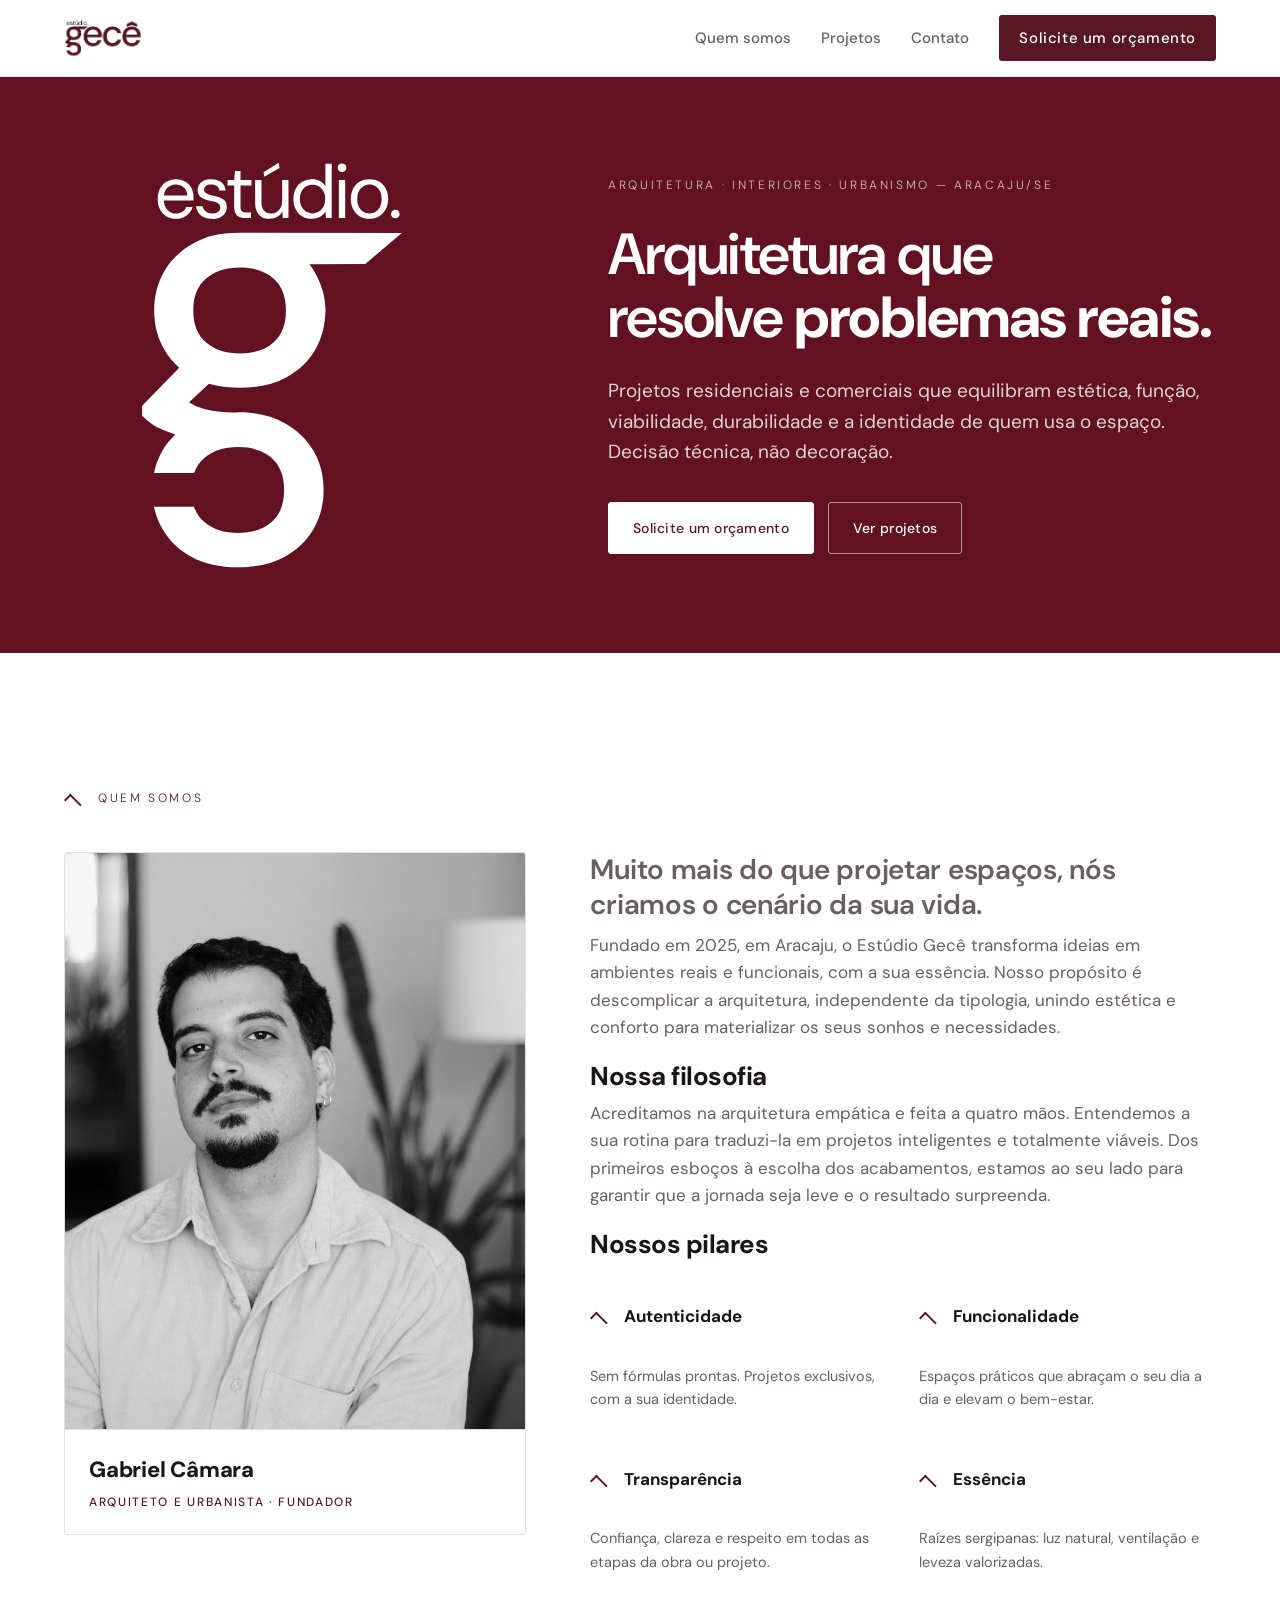
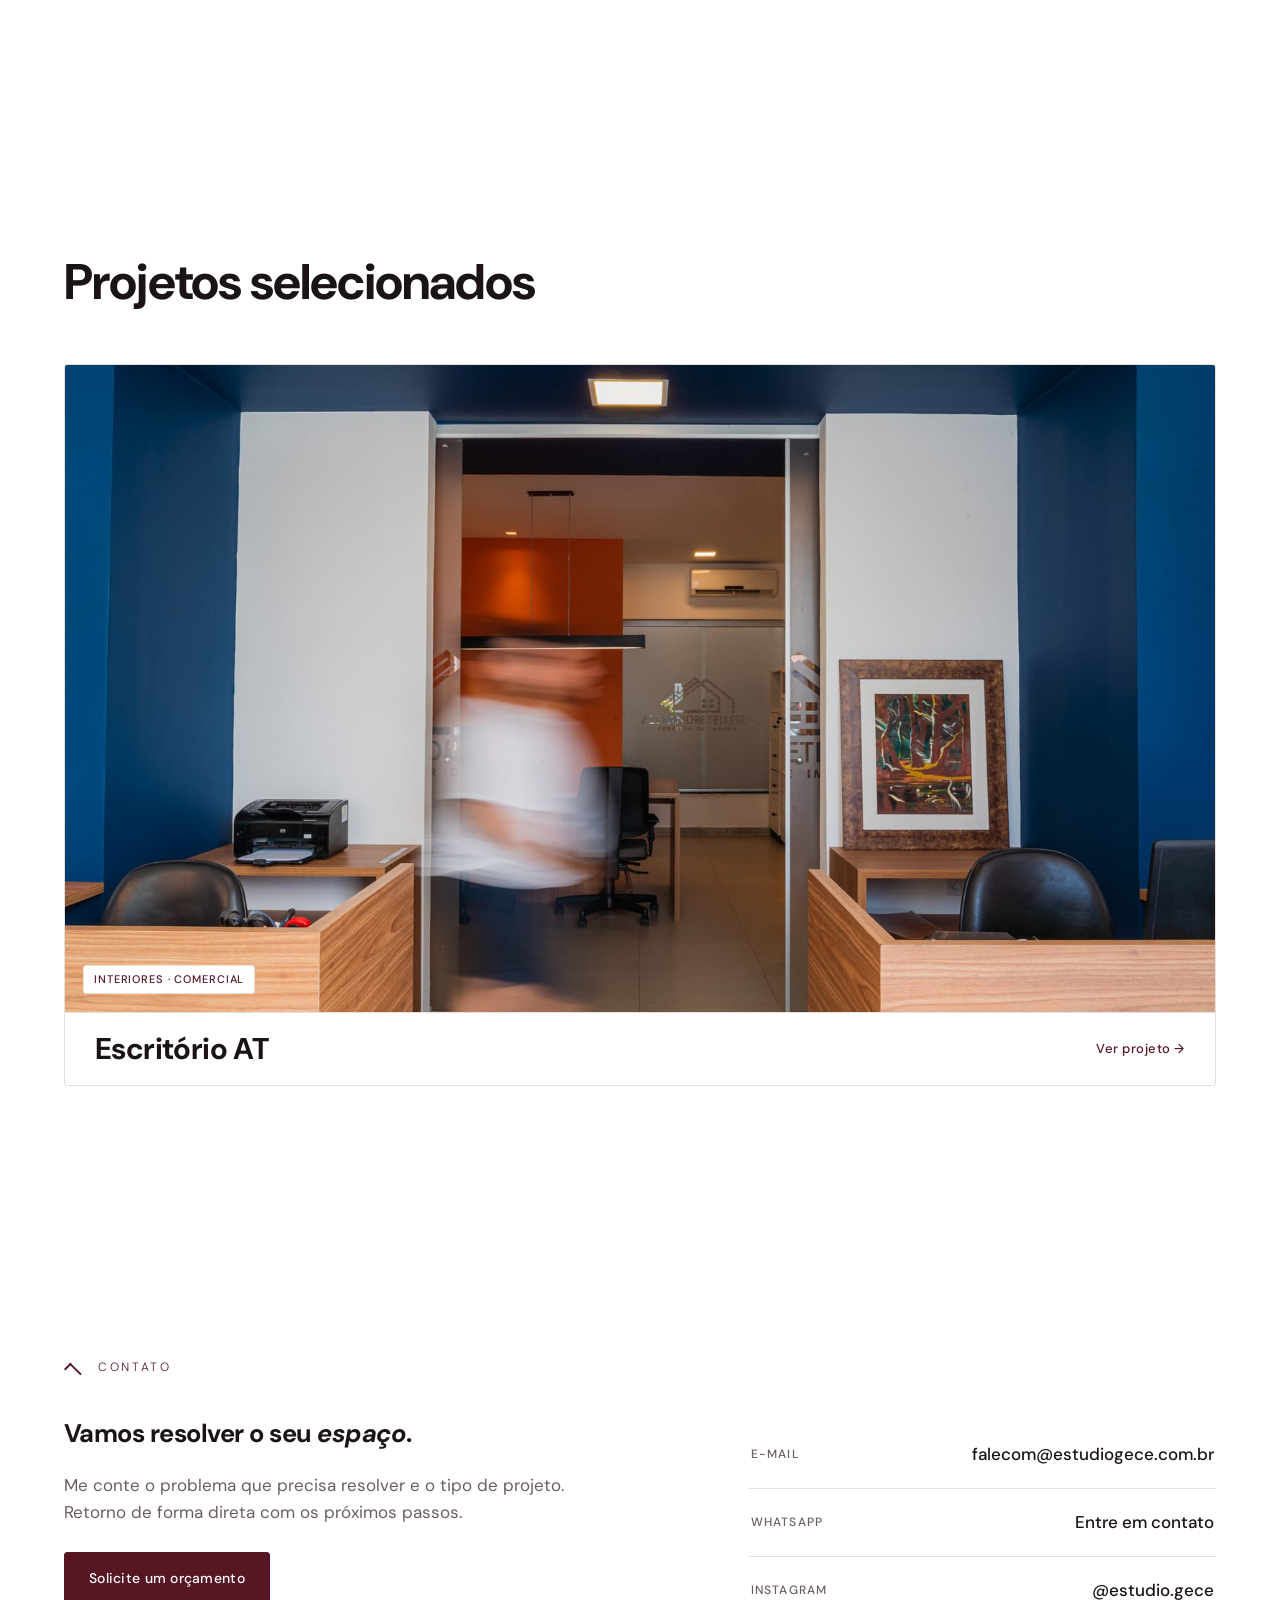
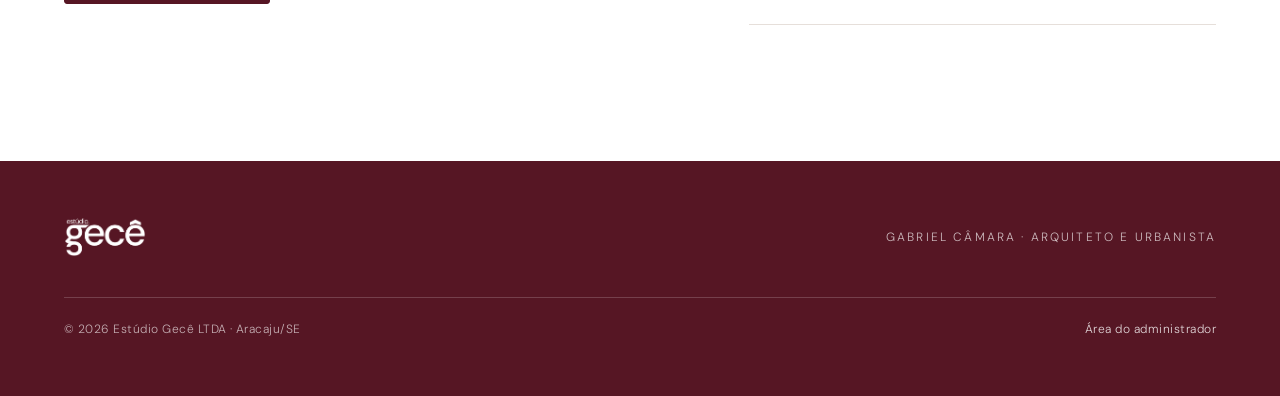
==== index.html @ 32607612 "feat: projetos em bloco por projeto e capa correta (RQF-19) - Seção Projetos agora usa um bloco gran" ====
<!doctype html>
<html lang="pt-BR">
<head>
  <meta charset="utf-8" />
  <meta name="viewport" content="width=device-width, initial-scale=1" />
  <title>Estúdio Gecê — Arquitetura, interiores e urbanismo · Aracaju/SE</title>
  <meta name="description" content="Estúdio Gecê: arquitetura que resolve problemas reais. Projetos residenciais, comerciais, de interiores e intervenções urbanas em Aracaju e região, por Gabriel Câmara." />

  <meta property="og:title" content="Estúdio Gecê — Arquitetura e urbanismo" />
  <meta property="og:description" content="Arquitetura que equilibra estética, função, viabilidade e identidade." />
  <meta property="og:type" content="website" />
  <meta property="og:locale" content="pt_BR" />
  <meta property="og:image" content="/assets/img/marca-split.png" />

  <link rel="icon" type="image/svg+xml" href="/assets/img/selo-fullcolor.svg" />
  <link rel="icon" type="image/svg+xml" href="/assets/img/selo-fullcolor.svg" media="(prefers-color-scheme: light)" />
  <link rel="icon" type="image/svg+xml" href="/assets/img/selo-branca.svg" media="(prefers-color-scheme: dark)" />
  <link rel="apple-touch-icon" href="/assets/img/selo-fullcolor.svg" />
  <link rel="preconnect" href="https://fonts.googleapis.com" />
  <link rel="preconnect" href="https://fonts.gstatic.com" crossorigin />
  <link href="https://fonts.googleapis.com/css2?family=DM+Sans:wght@400;500;600;700;800&display=swap" rel="stylesheet" />

  <link rel="stylesheet" href="/assets/css/styles.css" />
  <script>document.documentElement.classList.add('js');</script>
</head>
<body>

  <!-- HEADER -->
  <header class="site-header">
    <div class="wrap site-header__inner">
      <a class="brand-logo" href="/" aria-label="Estúdio Gecê — início">
        <img src="/assets/img/logo-gece-transp.png" alt="Estúdio Gecê" />
      </a>

      <button class="nav-toggle" aria-label="Abrir menu" aria-expanded="false">
        <span></span><span></span><span></span>
      </button>

      <nav class="nav" aria-label="Principal">
        <a href="#estudio">Quem somos</a>
        <a href="#projetos">Projetos</a>
        <a href="#contato">Contato</a>
        <a class="nav__cta" href="/orcamento/">Solicite um orçamento</a>
      </nav>
    </div>
  </header>

  <main>

    <!-- HERO -->
    <section class="hero">
      <div class="hero__grid">
        <div class="hero__media" role="img" aria-label="Grafismo da marca Estúdio Gecê"></div>
        <div class="hero__text">
          <p class="eyebrow">Arquitetura · Interiores · Urbanismo — Aracaju/SE</p>
          <h1 class="hero__title">Arquitetura que<br>resolve <em>problemas reais.</em></h1>
          <p class="hero__lede">
            Projetos residenciais e comerciais que equilibram estética, função,
            viabilidade, durabilidade e a identidade de quem usa o espaço.
            Decisão técnica, não decoração.
          </p>
          <div class="hero__actions">
            <a class="btn btn--solid" href="/orcamento/">Solicite um orçamento</a>
            <a class="btn btn--ghost" href="#projetos">Ver projetos</a>
          </div>
        </div>
      </div>
    </section>

    <!-- QUEM SOMOS -->
    <section id="estudio" class="block">
      <div class="wrap">
        <div class="manifesto__head reveal">
          <span class="gable" aria-hidden="true"></span>
          <p class="eyebrow">Quem somos</p>
        </div>

        <div class="about__grid">
          <figure class="founder reveal" style="margin:0">
            <img class="founder__photo" src="/assets/img/gabriel.jpg" alt="Gabriel Câmara, fundador do Estúdio Gecê" />
            <figcaption class="founder__id">
              <div class="founder__name">Gabriel Câmara</div>
              <div class="founder__role">Arquiteto e Urbanista · Fundador</div>
            </figcaption>
          </figure>

          <div class="about__text reveal">
            <p class="about__lead">Muito mais do que projetar espaços, nós criamos o cenário da sua vida.</p>
            <p>
              Fundado em 2025, em Aracaju, o Estúdio Gecê transforma ideias em ambientes
              reais e funcionais, com a sua essência. Nosso propósito é descomplicar a
              arquitetura, independente da tipologia, unindo estética e conforto para
              materializar os seus sonhos e necessidades.
            </p>

            <h3>Nossa filosofia</h3>
            <p>
              Acreditamos na arquitetura empática e feita a quatro mãos. Entendemos a sua
              rotina para traduzi-la em projetos inteligentes e totalmente viáveis. Dos
              primeiros esboços à escolha dos acabamentos, estamos ao seu lado para garantir
              que a jornada seja leve e o resultado surpreenda.
            </p>

            <h3>Nossos pilares</h3>
            <div class="pillars">
              <div class="pillar">
                <div class="pillar__top"><span class="gable" aria-hidden="true"></span><h4>Autenticidade</h4></div>
                <p>Sem fórmulas prontas. Projetos exclusivos, com a sua identidade.</p>
              </div>
              <div class="pillar">
                <div class="pillar__top"><span class="gable" aria-hidden="true"></span><h4>Funcionalidade</h4></div>
                <p>Espaços práticos que abraçam o seu dia a dia e elevam o bem-estar.</p>
              </div>
              <div class="pillar">
                <div class="pillar__top"><span class="gable" aria-hidden="true"></span><h4>Transparência</h4></div>
                <p>Confiança, clareza e respeito em todas as etapas da obra ou projeto.</p>
              </div>
              <div class="pillar">
                <div class="pillar__top"><span class="gable" aria-hidden="true"></span><h4>Essência</h4></div>
                <p>Raízes sergipanas: luz natural, ventilação e leveza valorizadas.</p>
              </div>
            </div>
          </div>
        </div>
      </div>
    </section>

    <!-- PROJETOS -->
    <section id="projetos" class="block">
      <div class="wrap">
        <div class="projects__head reveal">
          <h2>Projetos selecionados</h2>
        </div>

        <!-- Um bloco por projeto. Para adicionar: duplique .project-item,
             troque a imagem, a tag, o título e o href da página do projeto. -->
        <div class="projects-list reveal">
          <a class="project-item" href="/projetos/escritorio-at/">
            <div class="project-item__media">
              <img src="/assets/img/projetos/escritorio-at/at-19.jpg" alt="Escritório AT — interior comercial de um corretor de imóveis pelo Estúdio Gecê" loading="lazy" />
              <span class="card__tag">Interiores · Comercial</span>
            </div>
            <div class="project-item__label">
              <h3>Escritório AT</h3>
              <span class="project-item__go">Ver projeto →</span>
            </div>
          </a>
        </div>
      </div>
    </section>

    <!-- CONTATO -->
    <section id="contato" class="block">
      <div class="wrap">
        <div class="manifesto__head reveal">
          <span class="gable" aria-hidden="true"></span>
          <p class="eyebrow">Contato</p>
        </div>

        <div class="contact__grid">
          <div class="reveal">
            <h2>Vamos resolver o seu <em>espaço</em>.</h2>
            <p class="contact__lede">
              Me conte o problema que precisa resolver e o tipo de projeto.
              Retorno de forma direta com os próximos passos.
            </p>
            <p style="margin-top:26px"><a class="btn btn--solid" href="/orcamento/">Solicite um orçamento</a></p>
          </div>

          <!-- EDITAR: troque pelos contatos reais -->
          <ul class="contact__list reveal">
            <li><a href="mailto:falecom@estudiogece.com.br"><span class="label">E-mail</span><span class="value">falecom@estudiogece.com.br</span></a></li>
            <li><a href="https://wa.me/5579991021377" target="_blank" rel="noopener"><span class="label">WhatsApp</span><span class="value">Entre em contato</span></a></li>
            <li><a href="https://instagram.com/estudio.gece" target="_blank" rel="noopener"><span class="label">Instagram</span><span class="value">@estudio.gece</span></a></li>
          </ul>
        </div>
      </div>
    </section>

  </main>

  <!-- FOOTER -->
  <footer class="site-footer">
    <div class="wrap">
      <div class="site-footer__top">
        <a class="site-footer__logo" href="/" aria-label="Estúdio Gecê">
          <img src="/assets/img/logo-gece-branco.png" alt="Estúdio Gecê" />
        </a>
        <span class="site-footer__tag">Gabriel Câmara · Arquiteto e Urbanista</span>
      </div>
      <div class="site-footer__legal">
        <span>© <span data-year>2026</span> Estúdio Gecê LTDA · Aracaju/SE</span>
        <a href="/admin/">Área do administrador</a>
      </div>
    </div>
  </footer>

  <script src="/assets/js/main.js"></script>
</body>
</html>
---- assets/css/styles.css ----
/* ==========================================================================
   ESTÚDIO GECÊ — Design system v2
   Identidade real: bordô + branco · DM Sans + Montserrat
   ========================================================================== */

:root {
  /* Paleta da marca */
  --bordo:       #561624;  /* bordô da marca (logo/identidade) */
  --bordo-deep:  #3E0F19;  /* bordô escuro p/ profundidade */
  --bordo-bright:#61101F;  /* tom do grafismo "g" */
  --white:       #FFFFFF;
  --paper:       #F6F3EF;  /* off-white quente p/ seções alternadas */
  --ink:         #1B1416;  /* quase preto, levemente quente */
  --ink-soft:    #6A5E61;  /* texto secundário */
  --line:        #E6DFDA;  /* fios hairline */
  --line-bordo:  rgba(86,22,36,.16);

  /* Tipografia da marca */
  --font-display: "DM Sans", system-ui, sans-serif;
  --font-body:    "DM Sans", system-ui, sans-serif;
  --font-label:   "DM Sans", system-ui, sans-serif;

  /* Métrica */
  --maxw: 1280px;
  --gutter: clamp(20px, 5vw, 64px);
  --radius: 3px;
}

* { box-sizing: border-box; }
html { scroll-behavior: smooth; }
@media (prefers-reduced-motion: reduce) { html { scroll-behavior: auto; } }

body {
  margin: 0;
  overflow-x: hidden;
  background: var(--white);
  color: var(--ink);
  font-family: var(--font-body);
  font-size: 17px;
  line-height: 1.6;
  -webkit-font-smoothing: antialiased;
  text-rendering: optimizeLegibility;
}
img { max-width: 100%; display: block; }
a { color: inherit; }
::selection { background: var(--bordo); color: var(--white); }

a:focus-visible, button:focus-visible {
  outline: 2px solid var(--bordo);
  outline-offset: 3px;
}

/* Layout */
.wrap { width: 100%; max-width: var(--maxw); margin-inline: auto; padding-inline: var(--gutter); }
.block { padding-block: clamp(72px, 11vw, 136px); }

/* Tipografia base */
.eyebrow {
  font-family: var(--font-label);
  font-weight: 300;
  font-size: 12px;
  letter-spacing: 0.22em;
  text-transform: uppercase;
  color: var(--bordo);
  margin: 0;
}
h1, h2, h3 {
  font-family: var(--font-display);
  font-weight: 700;
  line-height: 1.05;
  letter-spacing: -0.02em;
  margin: 0;
}
p { margin: 0; }

/* Marcador "telhado" (circunflexo do ê) — assinatura arquitetônica */
.gable {
  display: inline-block;
  width: 16px; height: 9px;
  border: 2px solid var(--bordo);
  border-bottom: 0; border-right: 0;
  transform: rotate(45deg);
  transform-origin: bottom left;
  margin-right: 18px;
  position: relative; top: -3px;
}

/* Header */
.site-header {
  position: sticky; top: 0; z-index: 50;
  background: color-mix(in srgb, var(--white) 90%, transparent);
  backdrop-filter: saturate(140%) blur(8px);
  border-bottom: 1px solid var(--line);
}
.site-header__inner { display: flex; align-items: center; justify-content: space-between; height: 76px; }
.brand-logo { display: inline-flex; align-items: center; }
.brand-logo img { height: 38px; width: auto; }
.nav { display: flex; align-items: center; gap: 30px; }
.nav a { text-decoration: none; font-size: 15px; font-weight: 500; color: var(--ink-soft); transition: color .18s ease; }
.nav a:hover { color: var(--bordo); }
.nav__cta {
  font-family: var(--font-label);
  font-weight: 500;
  font-size: 13px; letter-spacing: 0.04em;
  background: var(--bordo); color: var(--white) !important;
  padding: 11px 20px; border-radius: var(--radius);
  transition: background .18s ease;
}
.nav__cta:hover { background: var(--bordo-deep); }
.nav-toggle { display: none; }

/* Hero — composição split da marca */
.hero { background: #611120; color: #fff; overflow: hidden; }
.hero__grid {
  display: grid;
  grid-template-columns: 0.85fr 1.15fr;
  min-height: clamp(440px, 64vh, 620px);
}
.hero__text {
  padding: clamp(48px, 7vw, 96px) max(var(--gutter), calc((100vw - var(--maxw))/2 + var(--gutter))) clamp(48px, 7vw, 96px) var(--gutter);
  display: flex; flex-direction: column; justify-content: center; gap: 28px;
}
.hero__title {
  font-size: clamp(34px, 4.6vw, 58px);
  font-weight: 600;
  line-height: 1.08;
  max-width: 24ch;
  color: #fff;
}
.hero__title em { font-style: normal; color: #fff; font-weight: 800; }
.hero__lede { max-width: 46ch; font-size: clamp(16px, 1.5vw, 19px); color: rgba(255,255,255,0.82); }
.hero .eyebrow { color: rgba(255,255,255,0.72); }
.hero__actions { display: flex; flex-wrap: wrap; gap: 14px; margin-top: 6px; }
.hero .btn { border-color: #fff; }
.hero .btn--solid { background: #fff; color: var(--bordo); }
.hero .btn--solid:hover { background: rgba(255,255,255,0.88); border-color: rgba(255,255,255,0.88); }
.hero .btn--ghost { background: transparent; color: #fff; border-color: rgba(255,255,255,0.55); }
.hero .btn--ghost:hover { background: #fff; color: var(--bordo); border-color: #fff; }
.hero__media {
  background: url("/assets/img/reduzida-branca.svg") center / contain no-repeat;
  padding: clamp(24px, 4vw, 60px);
}

/* Botões */
.btn {
  display: inline-flex; align-items: center; gap: 9px;
  font-family: var(--font-label); font-weight: 500;
  font-size: 14px; letter-spacing: 0.02em; text-decoration: none;
  padding: 14px 24px; border-radius: var(--radius);
  border: 1.5px solid var(--bordo);
  transition: transform .15s ease, background .18s ease, color .18s ease;
}
.btn:hover { transform: translateY(-1px); }
.btn--solid { background: var(--bordo); color: var(--white); }
.btn--solid:hover { background: var(--bordo-deep); border-color: var(--bordo-deep); }
.btn--ghost { background: transparent; color: var(--bordo); }
.btn--ghost:hover { background: var(--bordo); color: var(--white); }

/* Manifesto */
.manifesto__head { display: flex; align-items: center; }
.manifesto__grid {
  display: grid; grid-template-columns: 1fr 1.35fr;
  gap: clamp(28px, 6vw, 84px); margin-top: 44px;
}
.manifesto__statement {
  font-family: var(--font-display); font-weight: 600;
  font-size: clamp(24px, 3.4vw, 42px); line-height: 1.18; letter-spacing: -0.015em;
}
.manifesto__statement b { color: var(--bordo); font-weight: 600; }
.manifesto__body p + p { margin-top: 18px; color: var(--ink-soft); }

/* Serviços */
.services { background: var(--paper); border-top: 1px solid var(--line); border-bottom: 1px solid var(--line); }
.services__head { display: flex; justify-content: space-between; align-items: flex-end; flex-wrap: wrap; gap: 16px; }
.services__head h2 { font-size: clamp(28px, 4vw, 50px); }
.services__list {
  margin-top: 48px; display: grid; grid-template-columns: repeat(2, 1fr);
  gap: 1px; background: var(--line); border: 1px solid var(--line); border-radius: var(--radius); overflow: hidden;
}
.service { background: var(--paper); padding: clamp(26px, 3vw, 40px); display: flex; flex-direction: column; gap: 12px; transition: background .18s ease; }
.service:hover { background: var(--white); }
.service__num { font-family: var(--font-label); font-weight: 500; font-size: 12px; letter-spacing: 0.1em; color: var(--bordo); }
.service h3 { font-size: 22px; }
.service p { color: var(--ink-soft); font-size: 15.5px; }
.service ul { margin: 4px 0 0; padding-left: 18px; color: var(--ink-soft); font-size: 14.5px; }
.service li { margin-bottom: 3px; }

/* Projetos */
.projects__head { display: flex; justify-content: space-between; align-items: flex-end; flex-wrap: wrap; gap: 16px; }
.projects__head h2 { font-size: clamp(28px, 4vw, 50px); }
.grid { margin-top: 48px; display: grid; grid-template-columns: repeat(3, 1fr); gap: clamp(16px, 2vw, 28px); }
.card {
  display: block; text-decoration: none; color: inherit;
  border: 1px solid var(--line); border-radius: var(--radius); overflow: hidden;
  background: var(--white); transition: transform .18s ease, box-shadow .18s ease;
}
.card:hover { transform: translateY(-3px); box-shadow: 0 16px 34px -20px rgba(86,22,36,.45); }
.card__media {
  aspect-ratio: 4 / 5; position: relative;
  background:
    repeating-linear-gradient(45deg, transparent 0 13px, var(--line-bordo) 13px 14px),
    var(--paper);
  display: flex; align-items: flex-end; padding: 16px;
}
.card__media img { position: absolute; inset: 0; width: 100%; height: 100%; object-fit: cover; }
.card__tag {
  position: relative; z-index: 1;
  font-family: var(--font-label); font-weight: 500;
  font-size: 11px; letter-spacing: 0.08em; text-transform: uppercase;
  color: var(--bordo); background: var(--white); padding: 5px 10px;
  border-radius: var(--radius); border: 1px solid var(--line);
}
.card__body { padding: 18px 18px 22px; border-top: 1px solid var(--line); }
.card__body h3 { font-size: 19px; }
.card__body p { color: var(--ink-soft); font-size: 14px; margin-top: 6px; }

/* Projetos — um bloco por projeto (destaque) */
.projects-list { margin-top: clamp(40px, 5vw, 56px); display: grid; gap: clamp(20px, 3vw, 36px); }
.project-item { display: block; text-decoration: none; color: inherit; border: 1px solid var(--line); border-radius: var(--radius); overflow: hidden; background: var(--white); transition: transform .18s ease, box-shadow .18s ease; }
.project-item:hover { transform: translateY(-3px); box-shadow: 0 20px 40px -24px rgba(86,22,36,.45); }
.project-item__media { position: relative; aspect-ratio: 16 / 9; }
.project-item__media img { position: absolute; inset: 0; width: 100%; height: 100%; object-fit: cover; }
.project-item__media .card__tag { position: absolute; left: 18px; bottom: 18px; }
.project-item__label { display: flex; align-items: center; justify-content: space-between; gap: 16px; padding: 20px clamp(20px, 3vw, 30px); border-top: 1px solid var(--line); }
.project-item__label h3 { font-size: clamp(20px, 2.6vw, 30px); }
.project-item__go { font-family: var(--font-label); font-weight: 500; font-size: 13px; letter-spacing: 0.04em; color: var(--bordo); white-space: nowrap; }

/* Processo (etapas reais) */
.process { background: var(--paper); border-top: 1px solid var(--line); border-bottom: 1px solid var(--line); }
.process h2 { font-size: clamp(28px, 4vw, 50px); }
.steps { margin-top: 48px; display: grid; grid-template-columns: repeat(3, 1fr); gap: clamp(20px, 3vw, 44px); }
.step__num { font-family: var(--font-label); font-weight: 600; font-size: 13px; letter-spacing: 0.06em; color: var(--bordo); padding-bottom: 12px; border-bottom: 2px solid var(--bordo); margin-bottom: 16px; }
.step h3 { font-size: 20px; }
.step p { color: var(--ink-soft); font-size: 14.5px; margin-top: 8px; }

/* Contato */
.contact__grid { display: grid; grid-template-columns: 1.3fr 1fr; gap: clamp(28px, 6vw, 84px); margin-top: 44px; align-items: start; }
.contact h2 { font-size: clamp(30px, 5vw, 62px); max-width: 12ch; }
.contact h2 em { font-style: normal; color: var(--bordo); }
.contact__lede { margin-top: 24px; color: var(--ink-soft); max-width: 42ch; }
.contact__list { list-style: none; padding: 0; margin: 0; }
.contact__list li { border-bottom: 1px solid var(--line); }
.contact__list a { display: flex; justify-content: space-between; align-items: center; gap: 16px; text-decoration: none; padding: 20px 2px; transition: padding-left .18s ease, color .18s ease; }
.contact__list a:hover { padding-left: 10px; color: var(--bordo); }
.contact__list .label { font-family: var(--font-label); font-weight: 500; font-size: 12px; letter-spacing: 0.1em; text-transform: uppercase; color: var(--ink-soft); }
.contact__list .value { font-size: 17px; font-weight: 500; }

/* Footer */
.site-footer { background: var(--bordo); color: var(--white); }
.site-footer .wrap { padding-block: 56px; }
.site-footer__top { display: flex; justify-content: space-between; flex-wrap: wrap; gap: 24px; align-items: center; }
.site-footer__logo img { height: 40px; width: auto; }
.site-footer__tag { font-family: var(--font-label); font-weight: 300; font-size: 12px; letter-spacing: 0.18em; text-transform: uppercase; color: rgba(255,255,255,.7); }
.site-footer__legal {
  margin-top: 40px; padding-top: 22px; border-top: 1px solid rgba(255,255,255,.18);
  display: flex; justify-content: space-between; flex-wrap: wrap; gap: 12px;
  font-family: var(--font-label); font-weight: 300; font-size: 12px; letter-spacing: 0.04em; color: rgba(255,255,255,.65);
}
.site-footer a { color: rgba(255,255,255,.82); text-decoration: none; }
.site-footer a:hover { color: var(--white); }

/* Reveal — só anima quando há JS; sem JS o conteúdo aparece normal */
.js .reveal { opacity: 0; transform: translateY(16px); transition: opacity .6s ease, transform .6s ease; }
.js .reveal.is-in { opacity: 1; transform: none; }
@media (prefers-reduced-motion: reduce) { .js .reveal { opacity: 1; transform: none; transition: none; } }

/* Responsivo */
@media (max-width: 940px) {
  .hero__grid { grid-template-columns: 1fr; }
  .hero__text { padding-inline: var(--gutter); order: -1; }
  .hero__media { min-height: 260px; }
  .manifesto__grid, .contact__grid { grid-template-columns: 1fr; }
  .grid { grid-template-columns: repeat(2, 1fr); }
  .steps { grid-template-columns: 1fr; gap: 28px; }
}
@media (max-width: 680px) {
  body { font-size: 16px; }
  .nav { display: none; }
  .nav.is-open {
    display: flex; position: absolute; top: 76px; left: 0; right: 0;
    flex-direction: column; align-items: stretch; gap: 0;
    background: var(--white); border-bottom: 1px solid var(--line); padding: 8px var(--gutter) 20px;
  }
  .nav.is-open a { padding: 14px 0; border-bottom: 1px solid var(--line); }
  .nav.is-open .nav__cta { margin-top: 12px; text-align: center; }
  .nav-toggle { display: inline-flex; flex-direction: column; gap: 5px; background: none; border: 0; cursor: pointer; padding: 8px; }
  .nav-toggle span { width: 24px; height: 2px; background: var(--bordo); display: block; }
  .services__list { grid-template-columns: 1fr; }
  .grid { grid-template-columns: 1fr; }
}

/* ========== QUEM SOMOS / FUNDADOR ========== */
.about__grid { display: grid; grid-template-columns: 0.85fr 1.15fr; gap: clamp(28px, 5vw, 72px); margin-top: 44px; align-items: start; }
.founder { border: 1px solid var(--line); border-radius: var(--radius); overflow: hidden; background: var(--white); }
.founder__photo { width: 100%; aspect-ratio: 4/5; object-fit: cover; object-position: center 20%; filter: grayscale(100%); display: block; }
.founder__id { padding: 22px 24px; border-top: 1px solid var(--line); }
.founder__name { font-family: var(--font-display); font-weight: 800; font-size: 22px; letter-spacing: -0.01em; }
.founder__role { font-family: var(--font-label); font-weight: 500; font-size: 12px; letter-spacing: 0.14em; text-transform: uppercase; color: var(--bordo); margin-top: 6px; }
.about__text h3 { font-size: clamp(20px, 2.4vw, 26px); margin-bottom: 10px; }
.about__text h3:not(:first-child) { margin-top: 22px; }
.about__lead { font-family: var(--font-display); font-weight: 600; font-size: clamp(20px, 2.6vw, 28px); line-height: 1.25; letter-spacing: -0.01em; margin-bottom: 12px; }
.about__text p { color: var(--ink-soft); margin: 0 0 10px; }
.pillars { margin-top: 22px; display: grid; grid-template-columns: repeat(2, 1fr); gap: 22px 32px; }
.pillar__top { display: flex; align-items: center; margin-bottom: 12px; }
.pillar h4 { font-family: var(--font-display); font-weight: 700; font-size: 17px; }
.pillar p { color: var(--ink-soft); font-size: 14.5px; }

/* ========== PÁGINA DE PROJETO ========== */
.project-hero .eyebrow { color: var(--bordo); }
.project-hero h1 { font-size: clamp(32px, 5.4vw, 62px); font-weight: 800; letter-spacing: -0.02em; margin: 10px 0 0; }
.project-lede { max-width: 60ch; margin-top: 16px; font-size: clamp(16px, 1.6vw, 19px); color: var(--ink-soft); }
.project-cover { margin-top: clamp(28px, 4vw, 48px); border-radius: var(--radius); overflow: hidden; border: 1px solid var(--line); }
.project-cover img { display: block; width: 100%; height: auto; }
.project-body { max-width: 70ch; margin-top: clamp(36px, 5vw, 60px); display: grid; gap: clamp(24px, 3vw, 34px); }
.project-block h2 { font-size: clamp(19px, 2.2vw, 24px); margin-bottom: 8px; }
.project-block .step__num { display: block; font-family: var(--font-label); font-weight: 500; font-size: 12px; letter-spacing: 0.14em; text-transform: uppercase; color: var(--bordo); margin-bottom: 6px; }
.project-block p { color: var(--ink-soft); }
.project-gallery { margin-top: clamp(32px, 5vw, 56px); display: grid; grid-template-columns: repeat(2, 1fr); gap: clamp(10px, 1.4vw, 18px); }
.project-gallery img { display: block; width: 100%; aspect-ratio: 3/2; object-fit: cover; border-radius: var(--radius); border: 1px solid var(--line); }
.project-tech { margin-top: clamp(32px, 5vw, 52px); padding-top: 22px; border-top: 1px solid var(--line); display: flex; flex-wrap: wrap; gap: 8px 32px; font-size: 14px; color: var(--ink-soft); }
.project-tech span b { color: var(--ink); font-weight: 600; }
.project-cta { margin-top: clamp(36px, 5vw, 56px); }

/* ========== FORMULÁRIO DE ORÇAMENTO ========== */
.form-hero { background: var(--paper); border-bottom: 1px solid var(--line); }
.form-hero .wrap { padding-block: clamp(48px, 7vw, 88px); }
.form-hero h1 { font-size: clamp(32px, 5vw, 60px); font-weight: 800; max-width: 16ch; }
.form-hero p { color: var(--ink-soft); max-width: 56ch; margin-top: 20px; font-size: 18px; }
.fbody { max-width: 760px; }
.fsection { padding-block: clamp(32px, 4vw, 48px); border-bottom: 1px solid var(--line); }
.fsection:last-of-type { border-bottom: 0; }
.fsection__num { display: flex; align-items: center; gap: 14px; margin-bottom: 24px; }
.fsection__num span { font-family: var(--font-label); font-weight: 600; font-size: 13px; letter-spacing: 0.06em; color: var(--bordo); }
.fsection h2 { font-size: clamp(22px, 3vw, 30px); }
.field { margin-bottom: 22px; }
.field > label { display: block; font-weight: 600; font-size: 15.5px; margin-bottom: 9px; }
.field .hint { display: block; font-weight: 400; color: var(--ink-soft); font-size: 13.5px; margin-top: 2px; }
.field input[type="text"], .field input[type="email"], .field input[type="tel"], .field input[type="url"], .field textarea {
  width: 100%; font-family: var(--font-body); font-size: 16px; color: var(--ink);
  background: var(--white); border: 1px solid var(--line); border-radius: var(--radius);
  padding: 13px 15px; transition: border-color .15s ease, box-shadow .15s ease;
}
.field textarea { min-height: 110px; resize: vertical; }
.field input:focus, .field textarea:focus { outline: none; border-color: var(--bordo); box-shadow: 0 0 0 3px rgba(86,22,36,.12); }
.opts { display: grid; gap: 10px; }
.opts--row { grid-template-columns: repeat(2, 1fr); }
.opt {
  display: flex; align-items: flex-start; gap: 11px; cursor: pointer;
  border: 1px solid var(--line); border-radius: var(--radius); padding: 13px 15px; background: var(--white);
  transition: border-color .15s ease, background .15s ease;
}
.opt:hover { border-color: var(--bordo); }
.opt input { margin-top: 3px; accent-color: var(--bordo); width: 16px; height: 16px; flex-shrink: 0; }
.opt span { font-size: 15px; }
.opt input:checked ~ span { font-weight: 600; }
.fnote { background: var(--paper); border: 1px solid var(--line); border-left: 4px solid var(--bordo); border-radius: var(--radius); padding: 16px 18px; font-size: 14.5px; color: var(--ink-soft); }
.fsubmit { padding-block: clamp(32px, 5vw, 56px); display: flex; flex-direction: column; gap: 16px; align-items: flex-start; }
.fsubmit .btn { font-size: 16px; padding: 16px 30px; }
.required { color: var(--bordo); }
.form-alt { font-size: 14px; color: var(--ink-soft); }
.form-alt a { color: var(--bordo); }
.form-status { font-size: 15px; margin: 0; min-height: 1.2em; }
.form-status.is-loading { color: var(--ink-soft); }
.form-status.is-ok { color: #1b7a3d; font-weight: 600; }
.form-status.is-error { color: #b3261e; font-weight: 600; }
.fsubmit .btn:disabled { opacity: .6; cursor: default; transform: none; }

@media (max-width: 940px) {
  .about__grid { grid-template-columns: 1fr; }
  .founder { max-width: 360px; }
  .pillars { grid-template-columns: repeat(2, 1fr); }
}
@media (max-width: 680px) {
  .pillars { grid-template-columns: 1fr; }
  .opts--row { grid-template-columns: 1fr; }
}
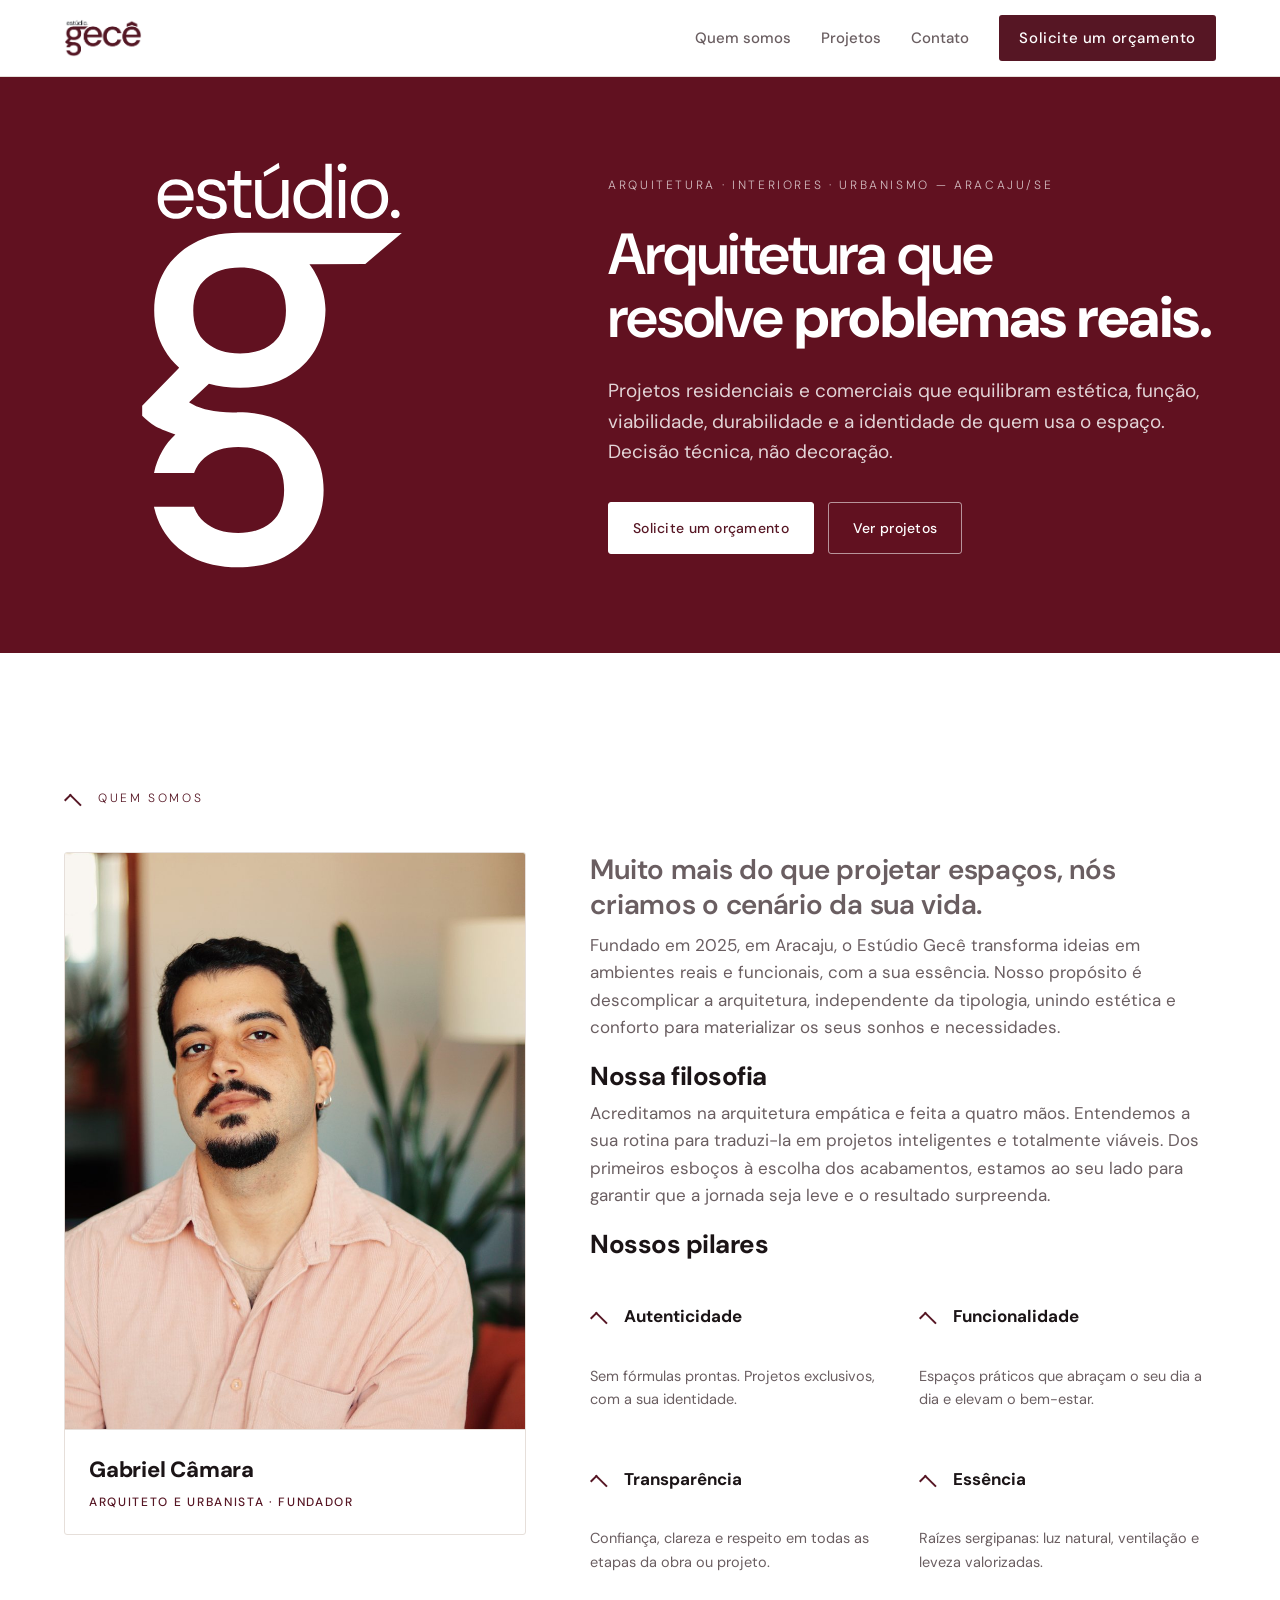
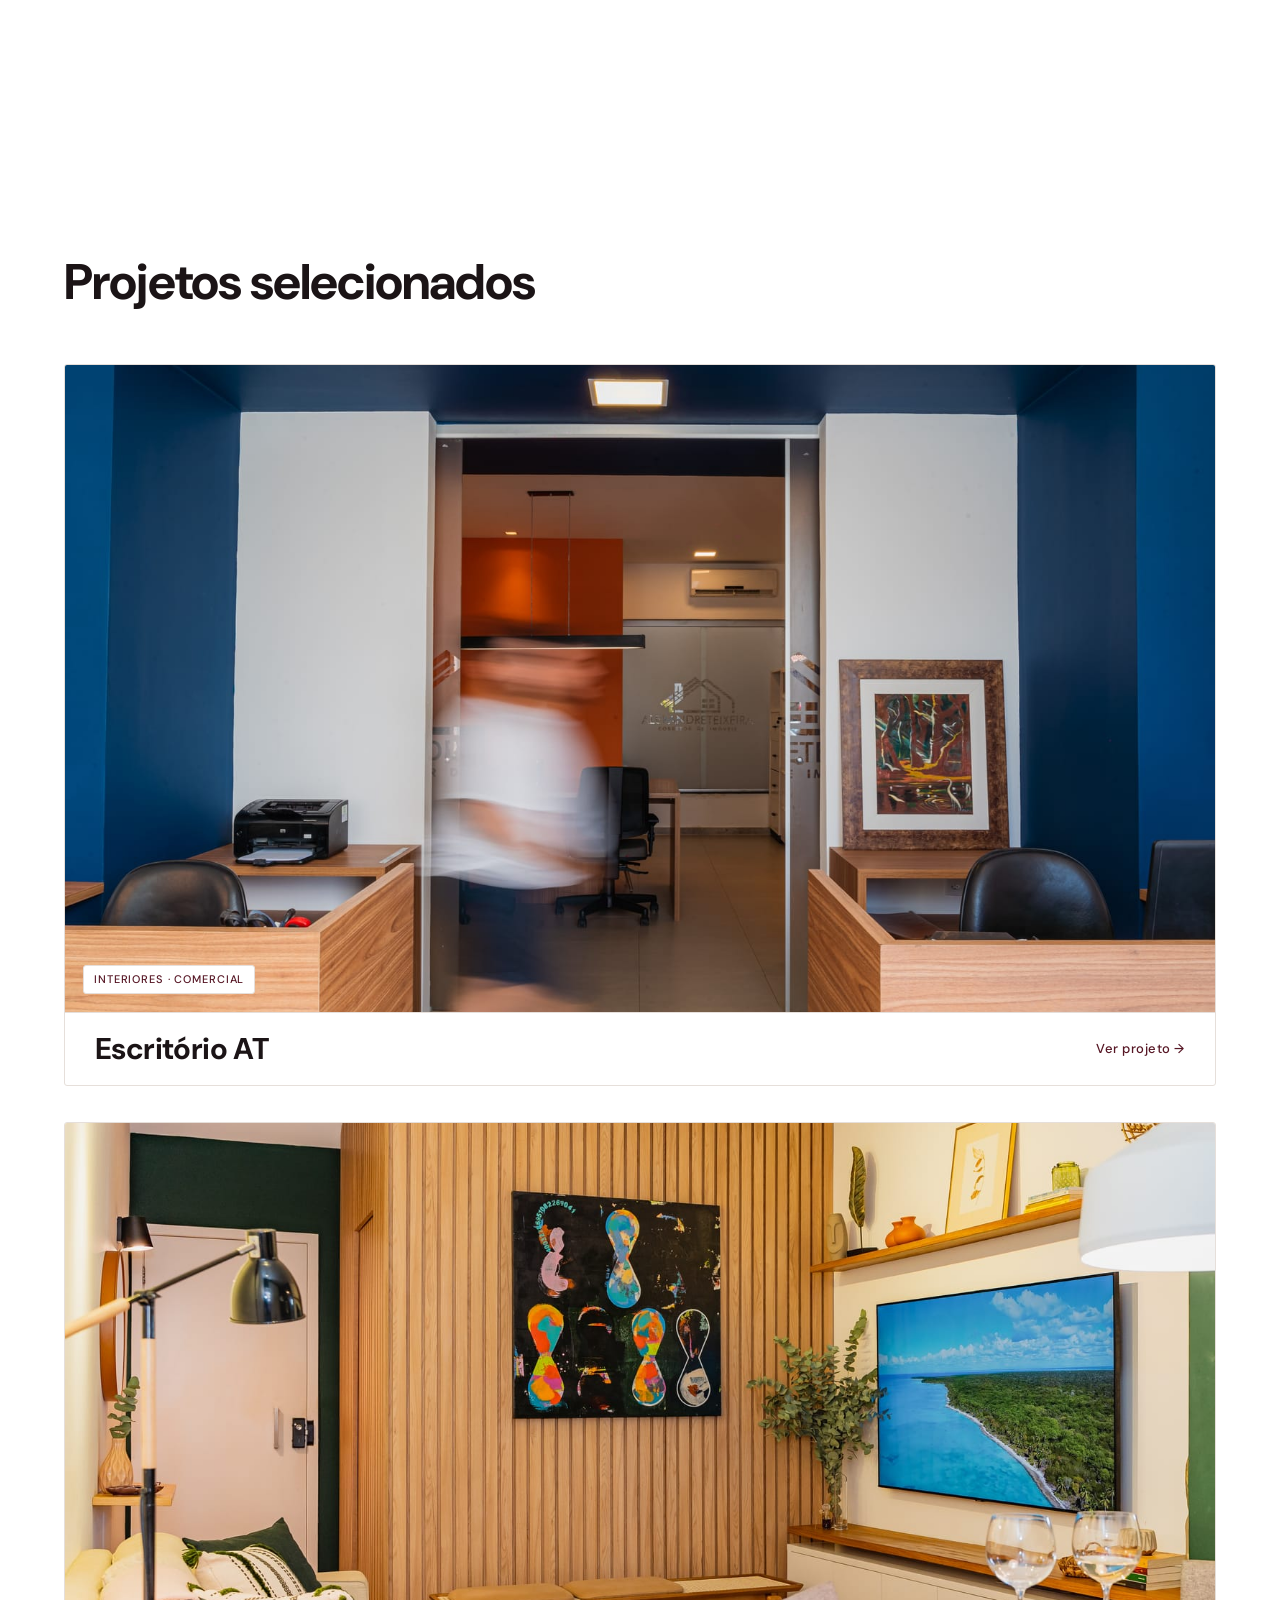
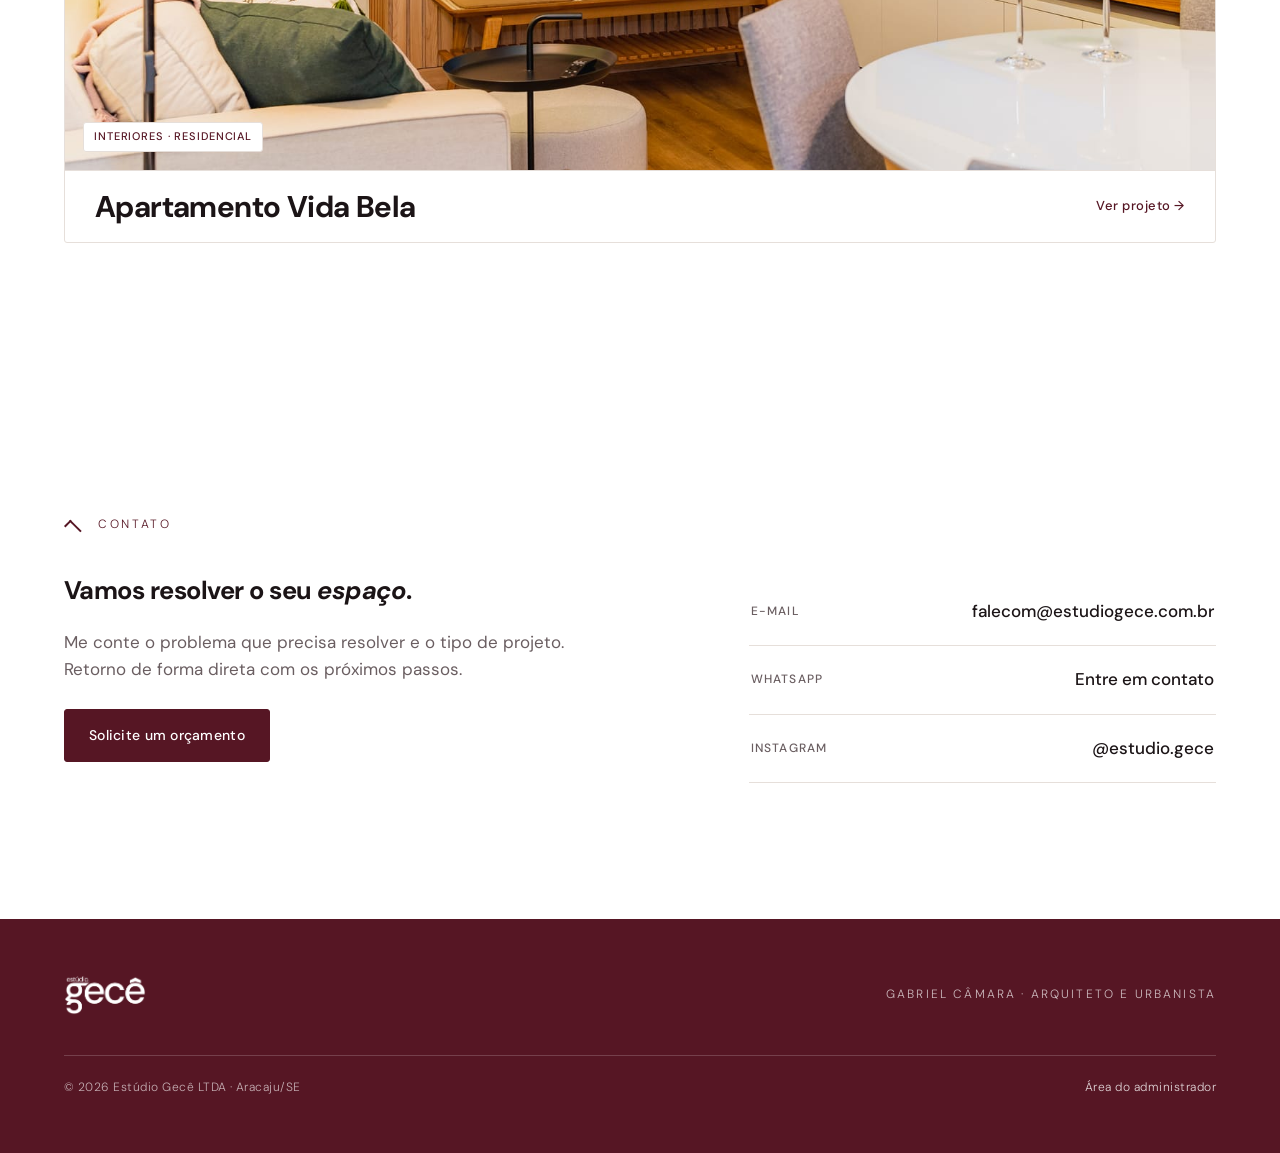
==== commit a8b75d00: "feat: adiciona projeto Apartamento Vida Bela - Página /projetos/vida-bela/ com o texto oficial (desa" ====
--- a/index.html
+++ b/index.html
@@ -145,6 +145,16 @@
               <span class="project-item__go">Ver projeto →</span>
             </div>
           </a>
+          <a class="project-item" href="/projetos/vida-bela/">
+            <div class="project-item__media">
+              <img src="/assets/img/projetos/vida-bela/vb-25.jpg" alt="Apartamento Vida Bela — interiores residenciais em Aracaju pelo Estúdio Gecê" loading="lazy" />
+              <span class="card__tag">Interiores · Residencial</span>
+            </div>
+            <div class="project-item__label">
+              <h3>Apartamento Vida Bela</h3>
+              <span class="project-item__go">Ver projeto →</span>
+            </div>
+          </a>
         </div>
       </div>
     </section>
--- a/assets/css/styles.css
+++ b/assets/css/styles.css
@@ -292,7 +292,7 @@
 /* ========== QUEM SOMOS / FUNDADOR ========== */
 .about__grid { display: grid; grid-template-columns: 0.85fr 1.15fr; gap: clamp(28px, 5vw, 72px); margin-top: 44px; align-items: start; }
 .founder { border: 1px solid var(--line); border-radius: var(--radius); overflow: hidden; background: var(--white); }
-.founder__photo { width: 100%; aspect-ratio: 4/5; object-fit: cover; object-position: center 20%; filter: grayscale(100%); display: block; }
+.founder__photo { width: 100%; aspect-ratio: 4/5; object-fit: cover; object-position: center 20%; display: block; }
 .founder__id { padding: 22px 24px; border-top: 1px solid var(--line); }
 .founder__name { font-family: var(--font-display); font-weight: 800; font-size: 22px; letter-spacing: -0.01em; }
 .founder__role { font-family: var(--font-label); font-weight: 500; font-size: 12px; letter-spacing: 0.14em; text-transform: uppercase; color: var(--bordo); margin-top: 6px; }
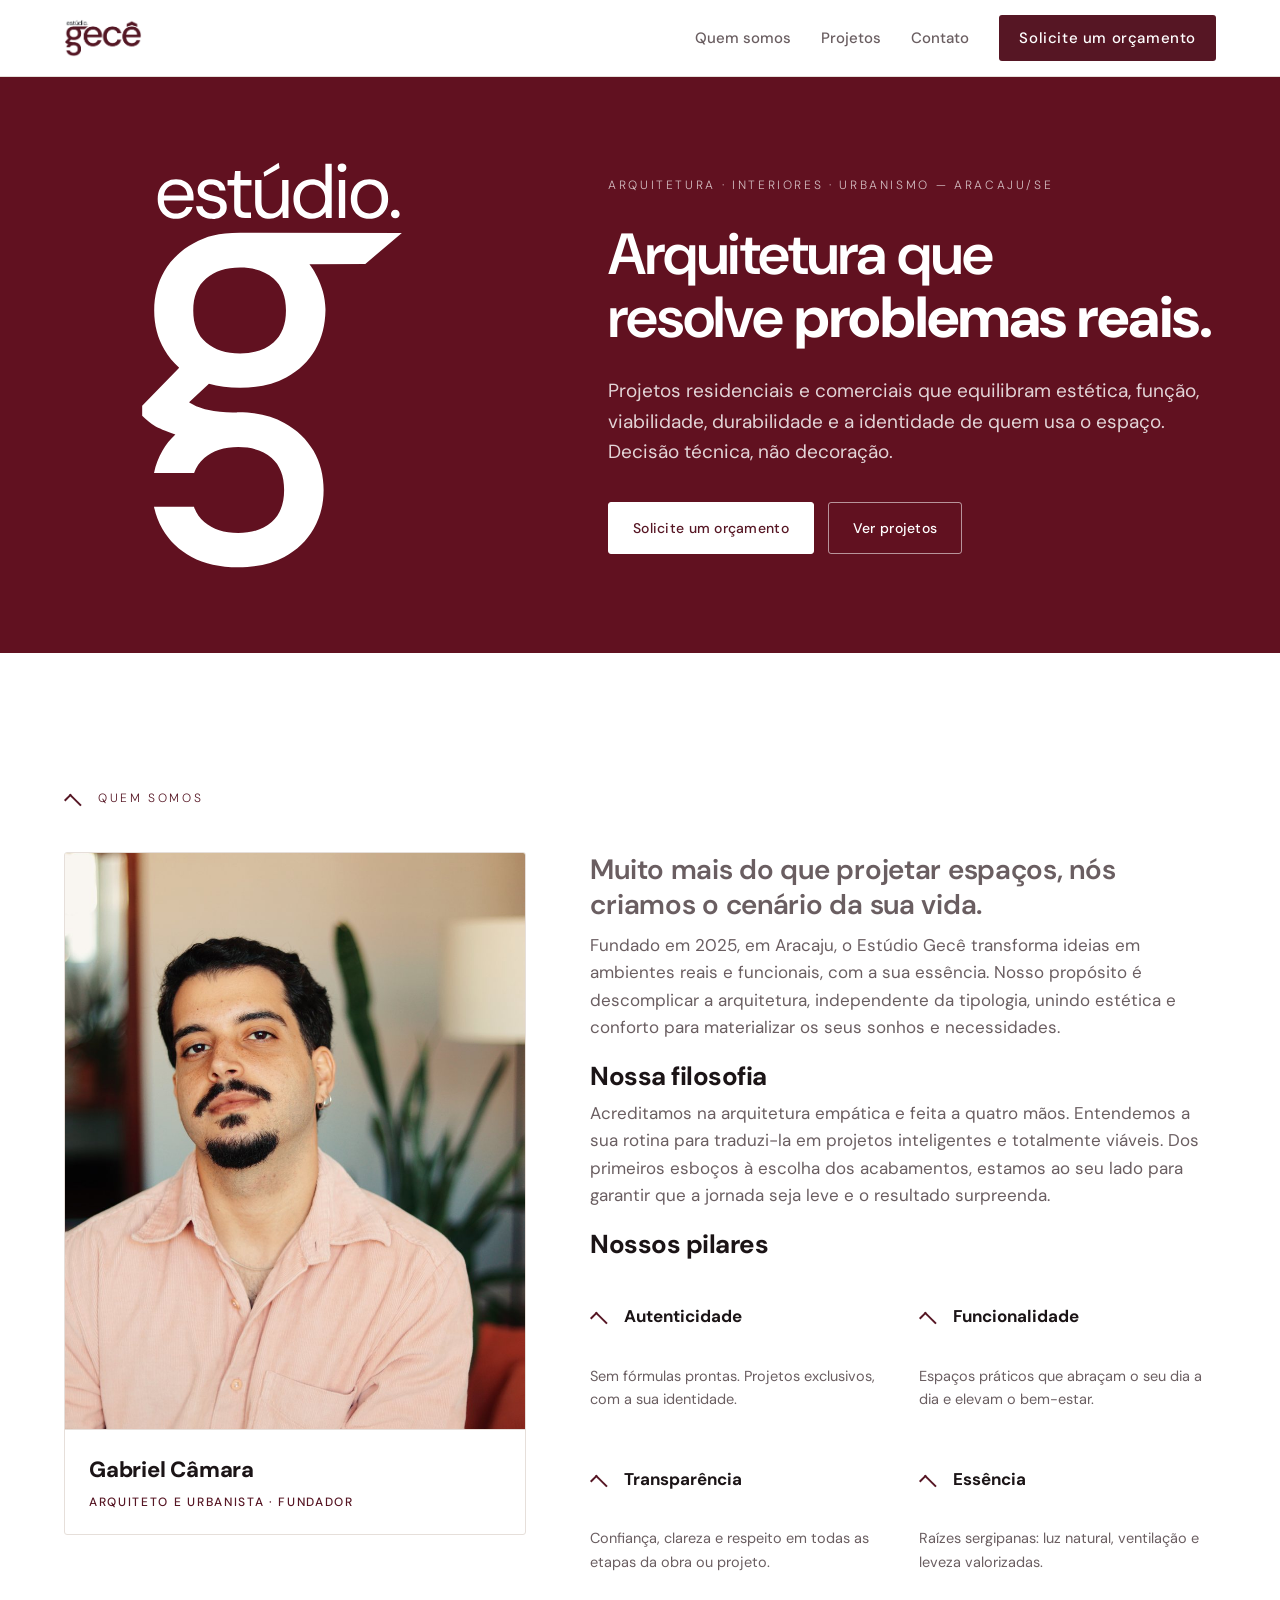
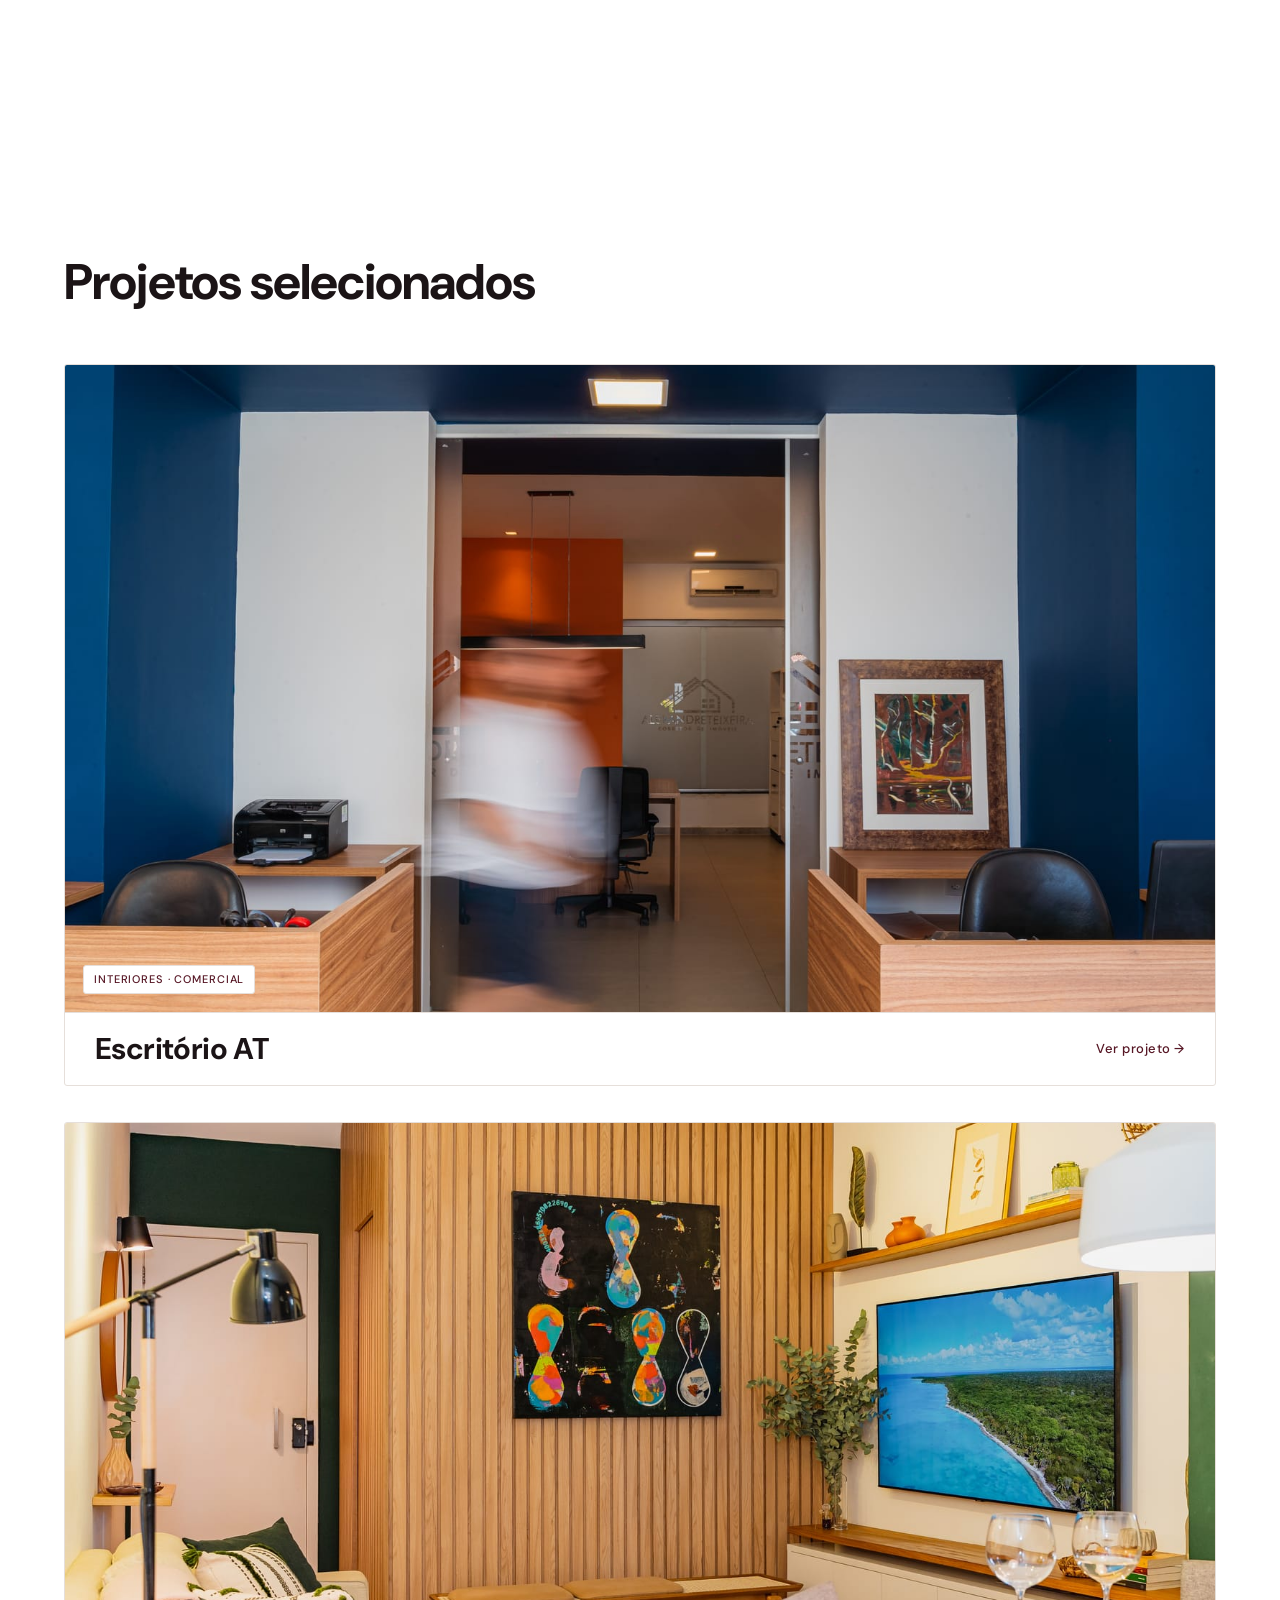
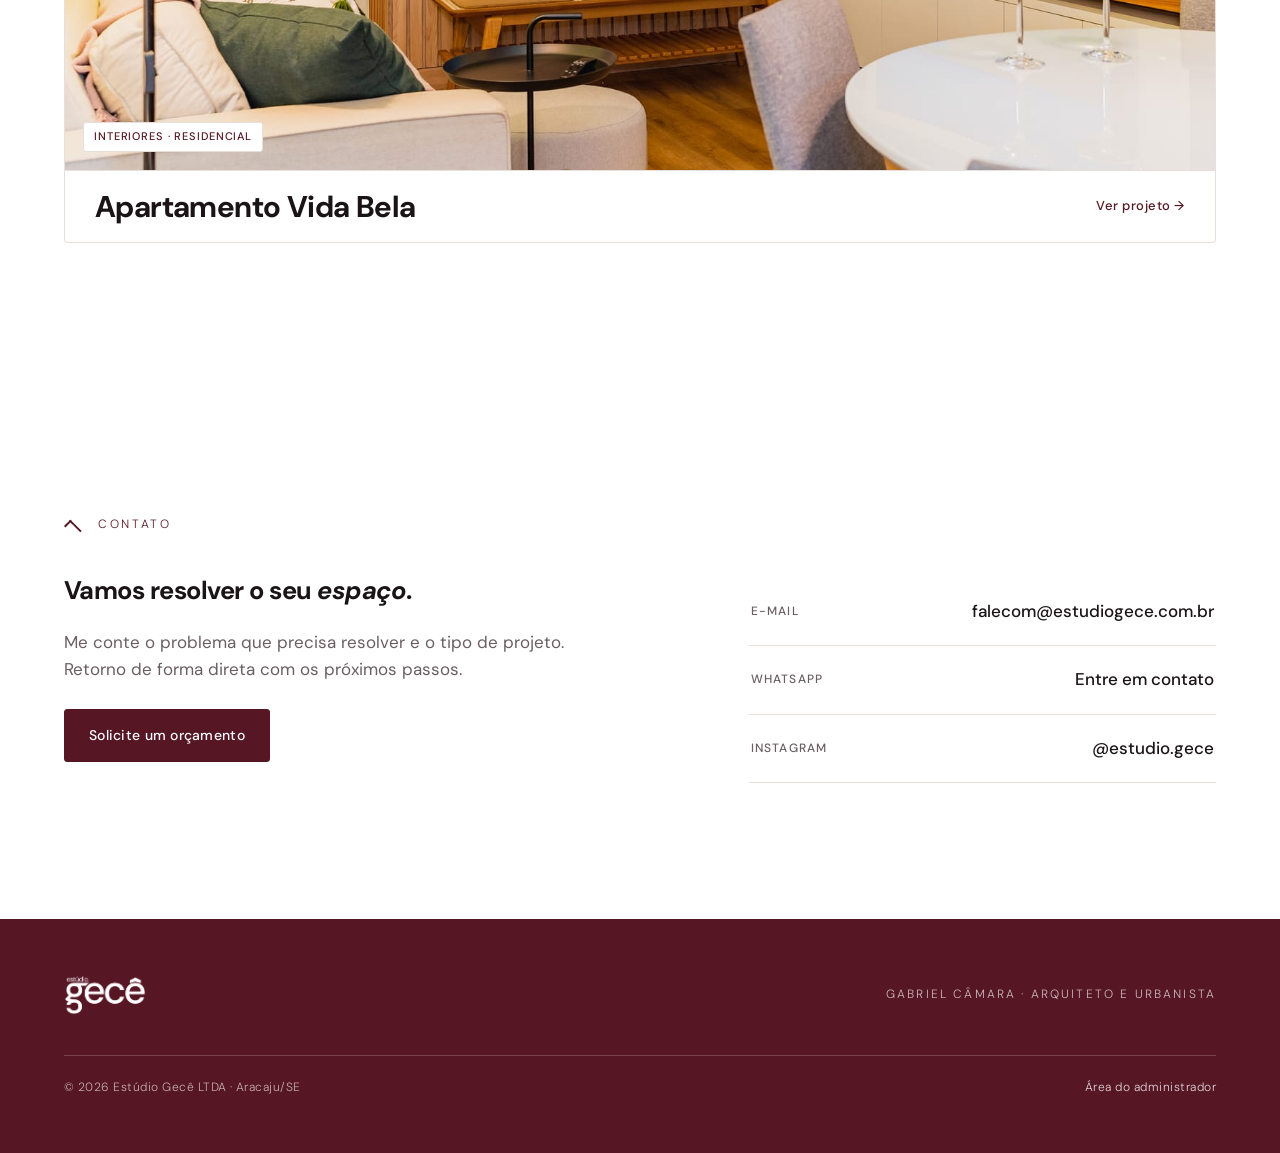
==== commit 0e811fb2: "feat: hover dos projetos com overlay azul fosco e nome Ao passar o mouse no bloco do projeto, a imag" ====
--- a/index.html
+++ b/index.html
@@ -139,6 +139,7 @@
             <div class="project-item__media">
               <img src="/assets/img/projetos/escritorio-at/at-19.jpg" alt="Escritório AT — interior comercial de um corretor de imóveis pelo Estúdio Gecê" loading="lazy" />
               <span class="card__tag">Interiores · Comercial</span>
+              <span class="project-item__hovertitle">Escritório AT</span>
             </div>
             <div class="project-item__label">
               <h3>Escritório AT</h3>
@@ -149,6 +150,7 @@
             <div class="project-item__media">
               <img src="/assets/img/projetos/vida-bela/vb-25.jpg" alt="Apartamento Vida Bela — interiores residenciais em Aracaju pelo Estúdio Gecê" loading="lazy" />
               <span class="card__tag">Interiores · Residencial</span>
+              <span class="project-item__hovertitle">Apartamento Vida Bela</span>
             </div>
             <div class="project-item__label">
               <h3>Apartamento Vida Bela</h3>
--- a/assets/css/styles.css
+++ b/assets/css/styles.css
@@ -218,9 +218,26 @@
 .projects-list { margin-top: clamp(40px, 5vw, 56px); display: grid; gap: clamp(20px, 3vw, 36px); }
 .project-item { display: block; text-decoration: none; color: inherit; border: 1px solid var(--line); border-radius: var(--radius); overflow: hidden; background: var(--white); transition: transform .18s ease, box-shadow .18s ease; }
 .project-item:hover { transform: translateY(-3px); box-shadow: 0 20px 40px -24px rgba(86,22,36,.45); }
-.project-item__media { position: relative; aspect-ratio: 16 / 9; }
-.project-item__media img { position: absolute; inset: 0; width: 100%; height: 100%; object-fit: cover; }
+.project-item__media { position: relative; aspect-ratio: 16 / 9; overflow: hidden; }
+.project-item__media img { position: absolute; inset: 0; width: 100%; height: 100%; object-fit: cover; transition: transform .4s ease; }
 .project-item__media .card__tag { position: absolute; left: 18px; bottom: 18px; }
+/* overlay azul fosco + nome no hover */
+.project-item__media::after {
+  content: ""; position: absolute; inset: 0; background: #16346b; opacity: 0;
+  transition: opacity .3s ease;
+}
+.project-item__hovertitle {
+  position: absolute; left: clamp(20px, 3vw, 34px); bottom: clamp(20px, 3vw, 30px); z-index: 2;
+  color: #fff; font-family: var(--font-display); font-weight: 800;
+  font-size: clamp(24px, 3.2vw, 40px); line-height: 1.05; letter-spacing: -0.02em;
+  max-width: 80%; opacity: 0; transform: translateY(10px);
+  transition: opacity .3s ease, transform .3s ease; pointer-events: none;
+}
+.project-item__media .card__tag { transition: opacity .3s ease; }
+.project-item:hover .project-item__media::after { opacity: .74; }
+.project-item:hover .project-item__media img { transform: scale(1.03); }
+.project-item:hover .project-item__media .card__tag { opacity: 0; }
+.project-item:hover .project-item__hovertitle { opacity: 1; transform: none; }
 .project-item__label { display: flex; align-items: center; justify-content: space-between; gap: 16px; padding: 20px clamp(20px, 3vw, 30px); border-top: 1px solid var(--line); }
 .project-item__label h3 { font-size: clamp(20px, 2.6vw, 30px); }
 .project-item__go { font-family: var(--font-label); font-weight: 500; font-size: 13px; letter-spacing: 0.04em; color: var(--bordo); white-space: nowrap; }
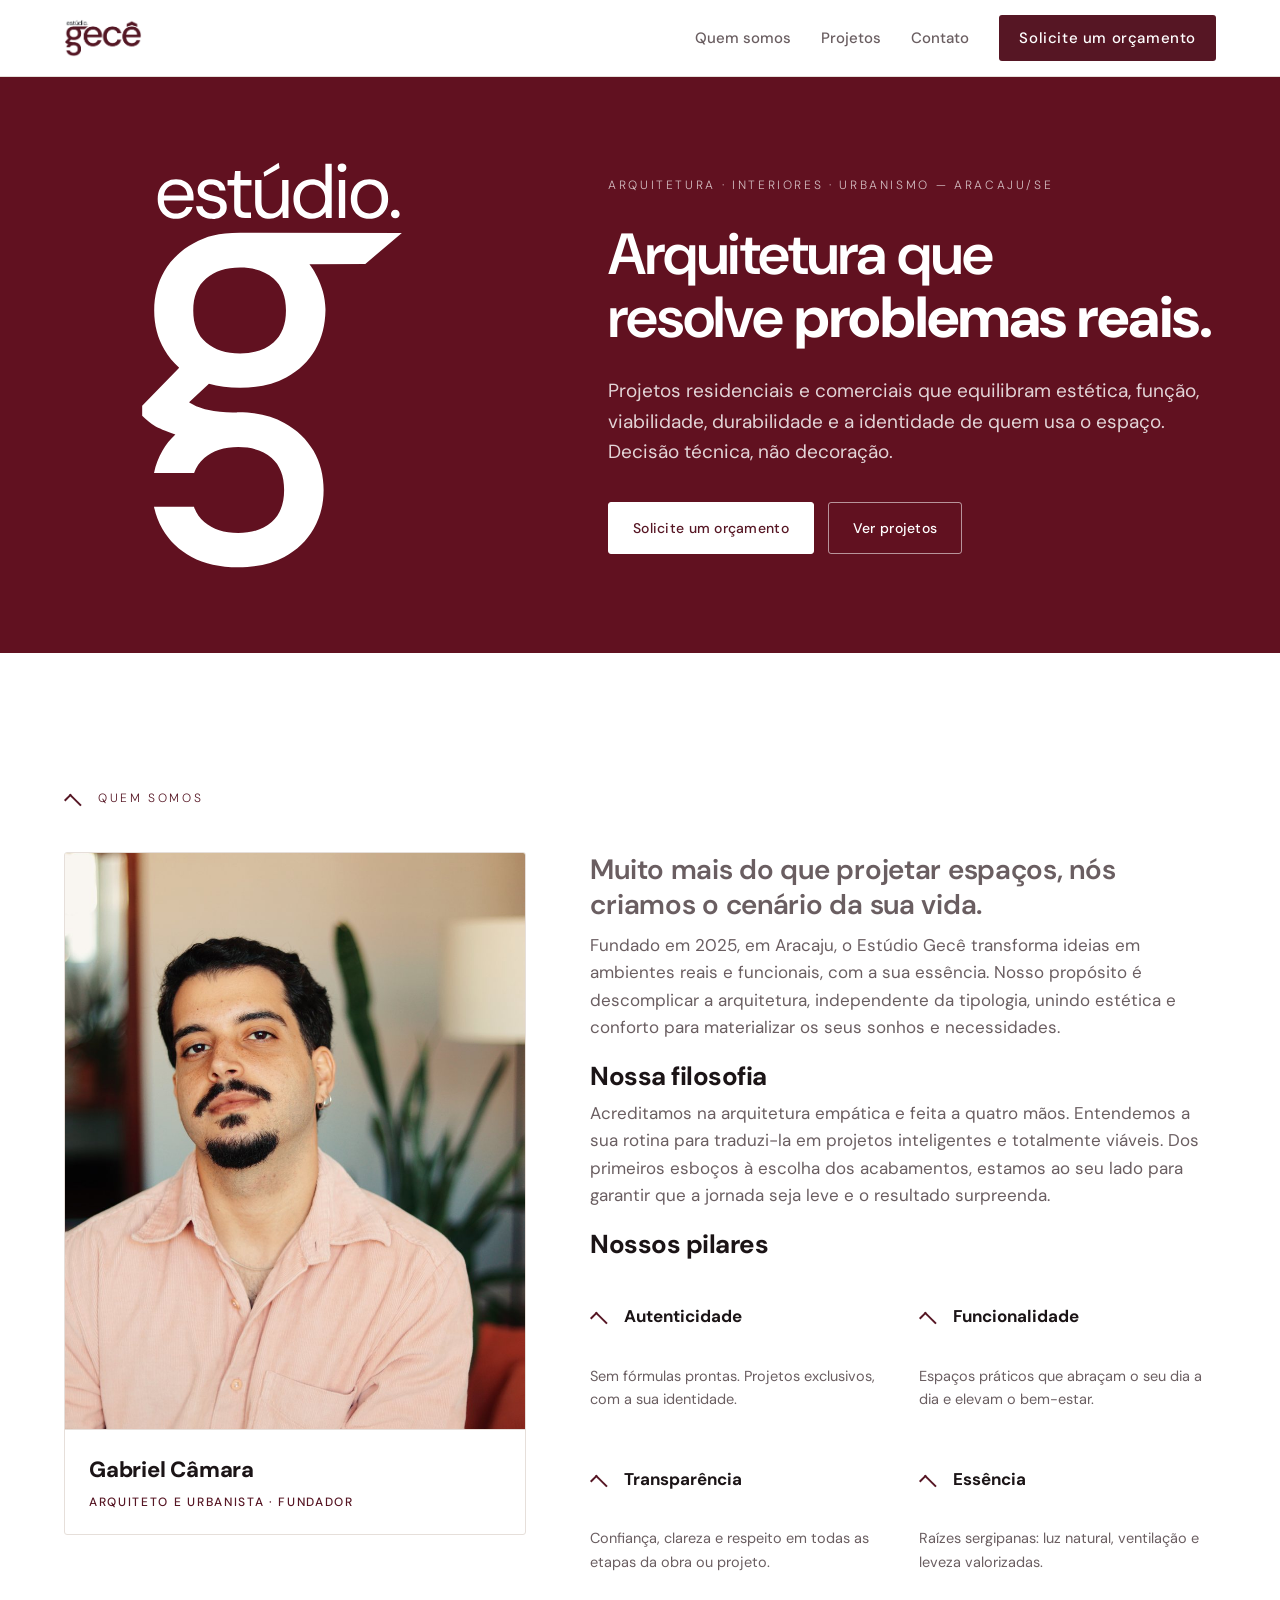
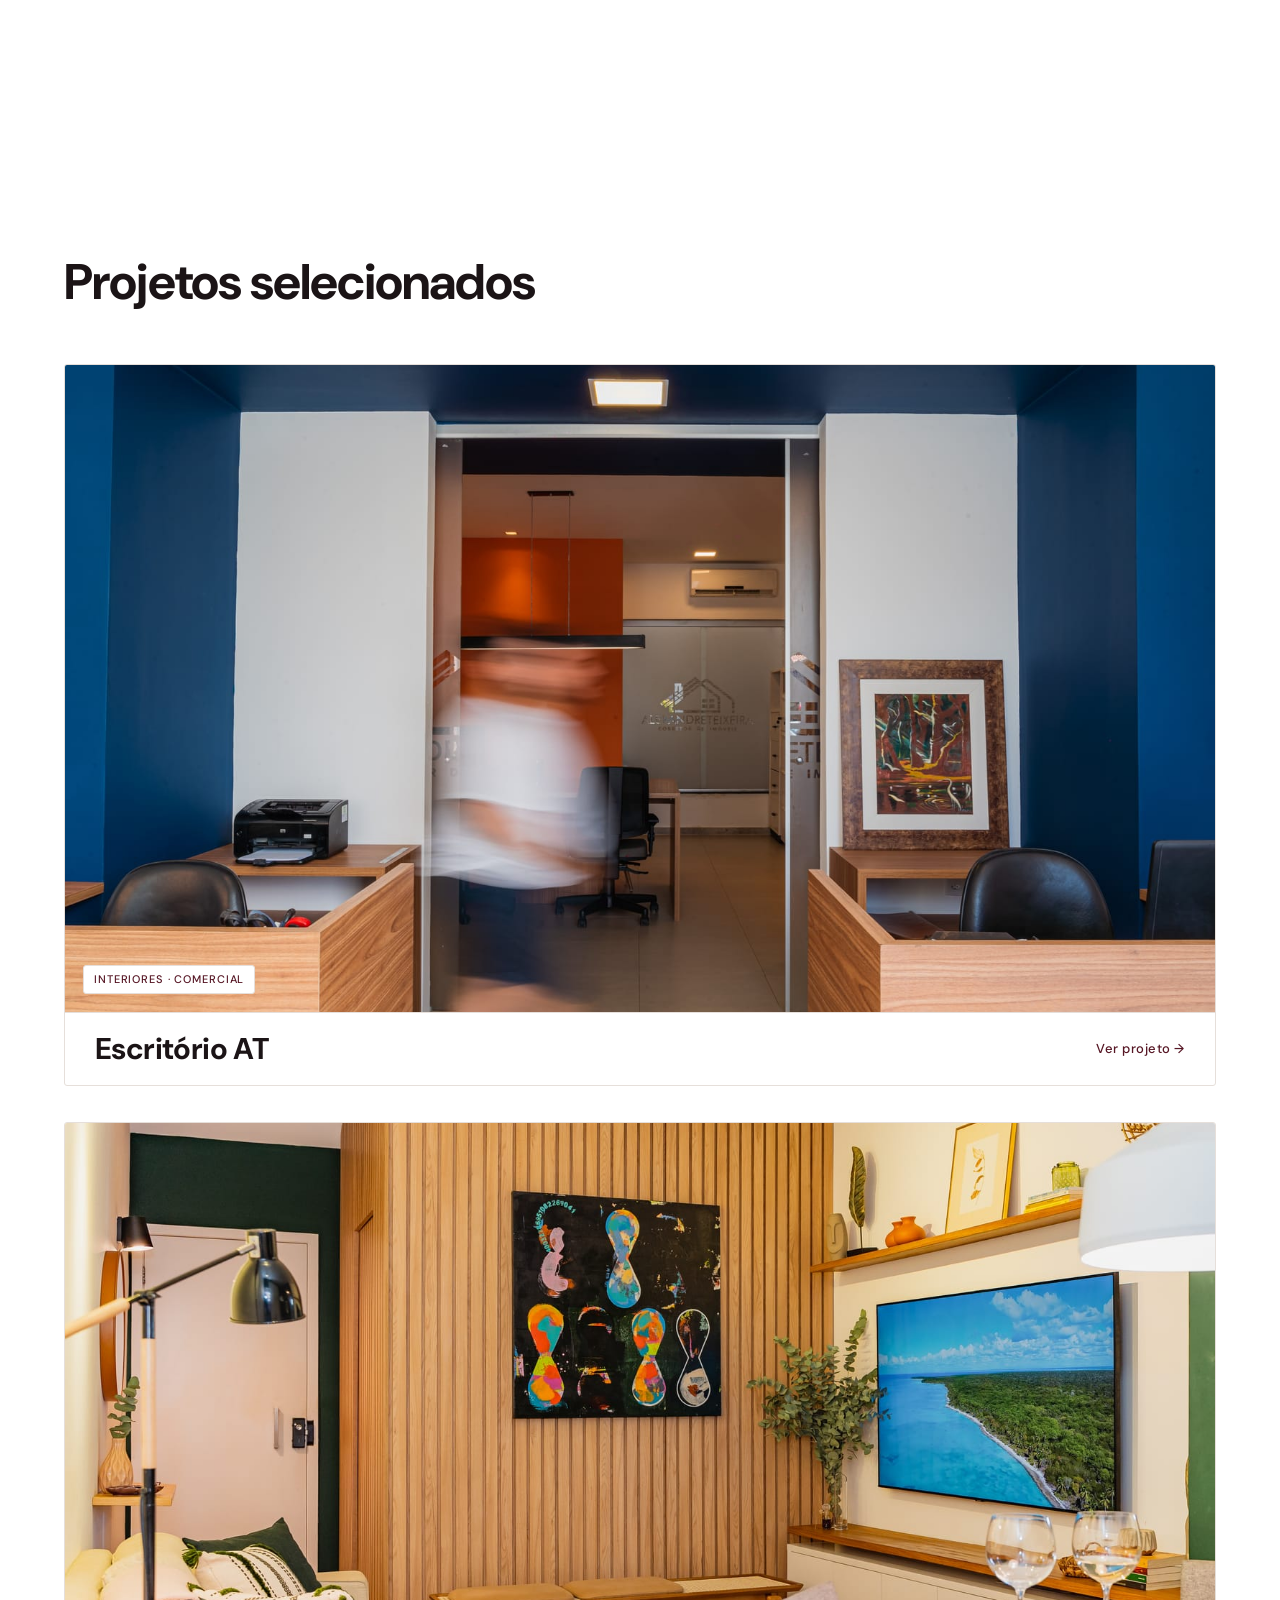
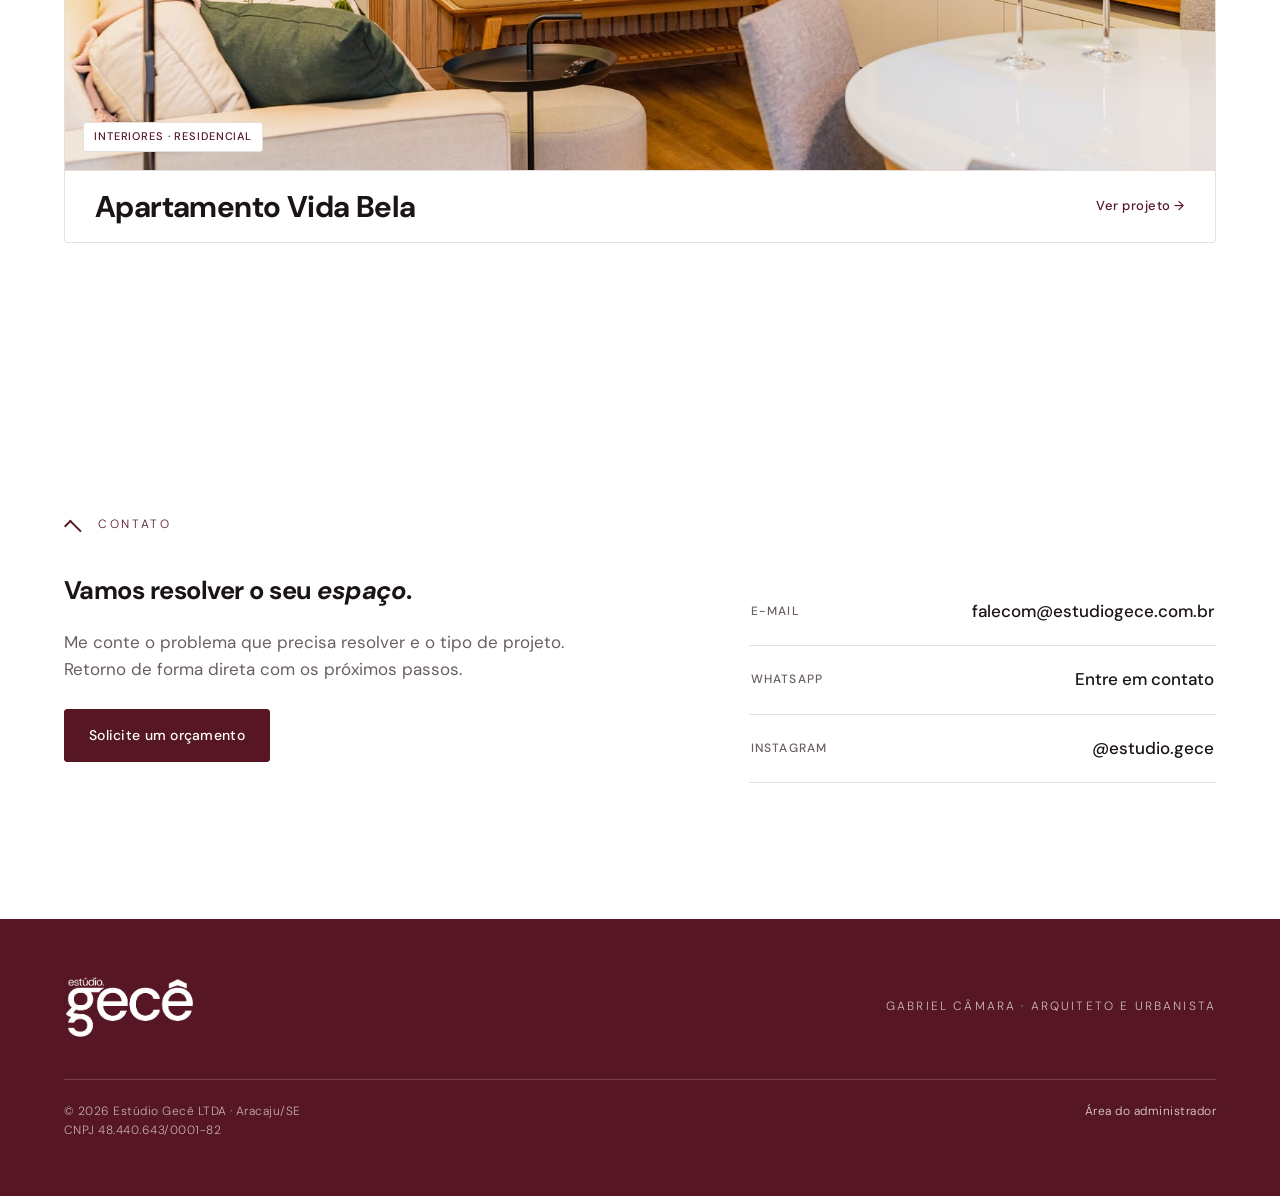
==== commit d161b3eb: "feat: rodapé com logo maior e CNPJ - Logo do rodapé aumentada (40px -> 64px) - Adiciona "CNPJ 48.440" ====
--- a/index.html
+++ b/index.html
@@ -201,7 +201,7 @@
         <span class="site-footer__tag">Gabriel Câmara · Arquiteto e Urbanista</span>
       </div>
       <div class="site-footer__legal">
-        <span>© <span data-year>2026</span> Estúdio Gecê LTDA · Aracaju/SE</span>
+        <span>© <span data-year>2026</span> Estúdio Gecê LTDA · Aracaju/SE<br />CNPJ 48.440.643/0001-82</span>
         <a href="/admin/">Área do administrador</a>
       </div>
     </div>
--- a/assets/css/styles.css
+++ b/assets/css/styles.css
@@ -266,7 +266,7 @@
 .site-footer { background: var(--bordo); color: var(--white); }
 .site-footer .wrap { padding-block: 56px; }
 .site-footer__top { display: flex; justify-content: space-between; flex-wrap: wrap; gap: 24px; align-items: center; }
-.site-footer__logo img { height: 40px; width: auto; }
+.site-footer__logo img { height: 64px; width: auto; }
 .site-footer__tag { font-family: var(--font-label); font-weight: 300; font-size: 12px; letter-spacing: 0.18em; text-transform: uppercase; color: rgba(255,255,255,.7); }
 .site-footer__legal {
   margin-top: 40px; padding-top: 22px; border-top: 1px solid rgba(255,255,255,.18);
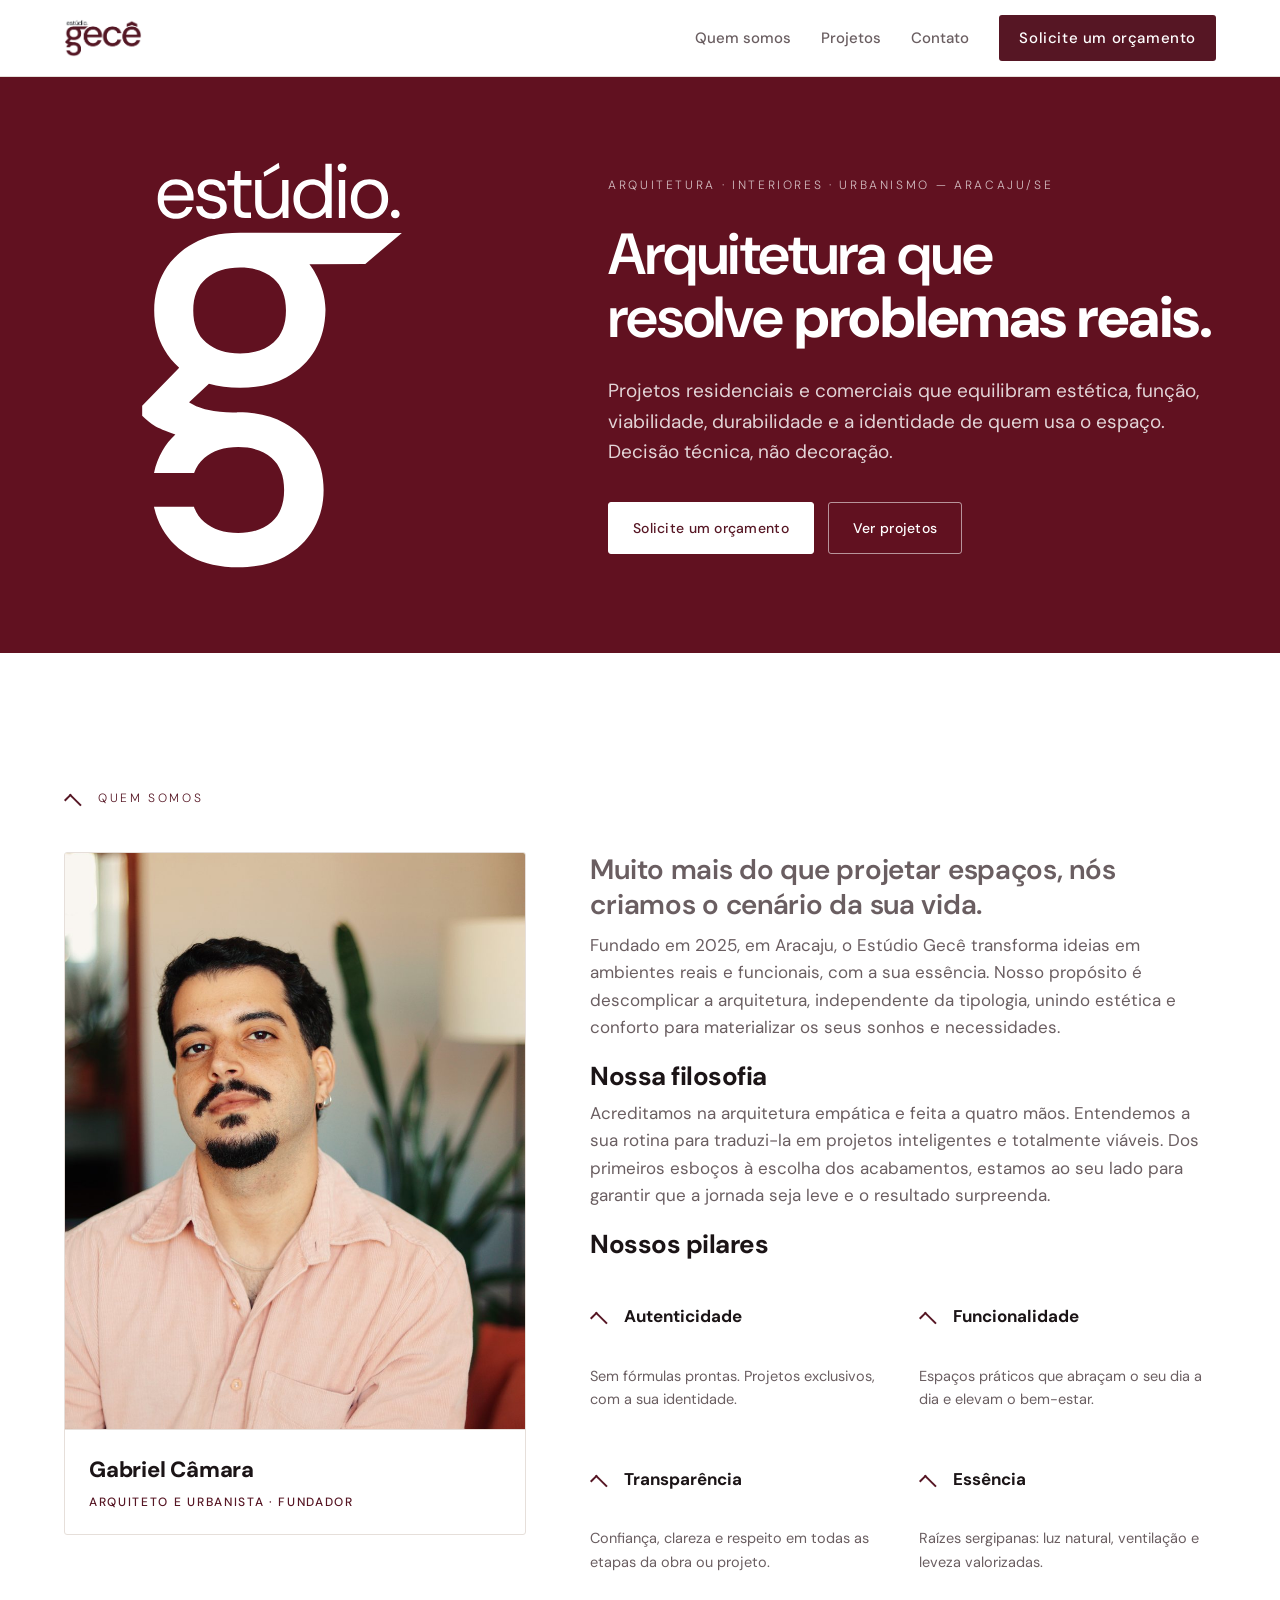
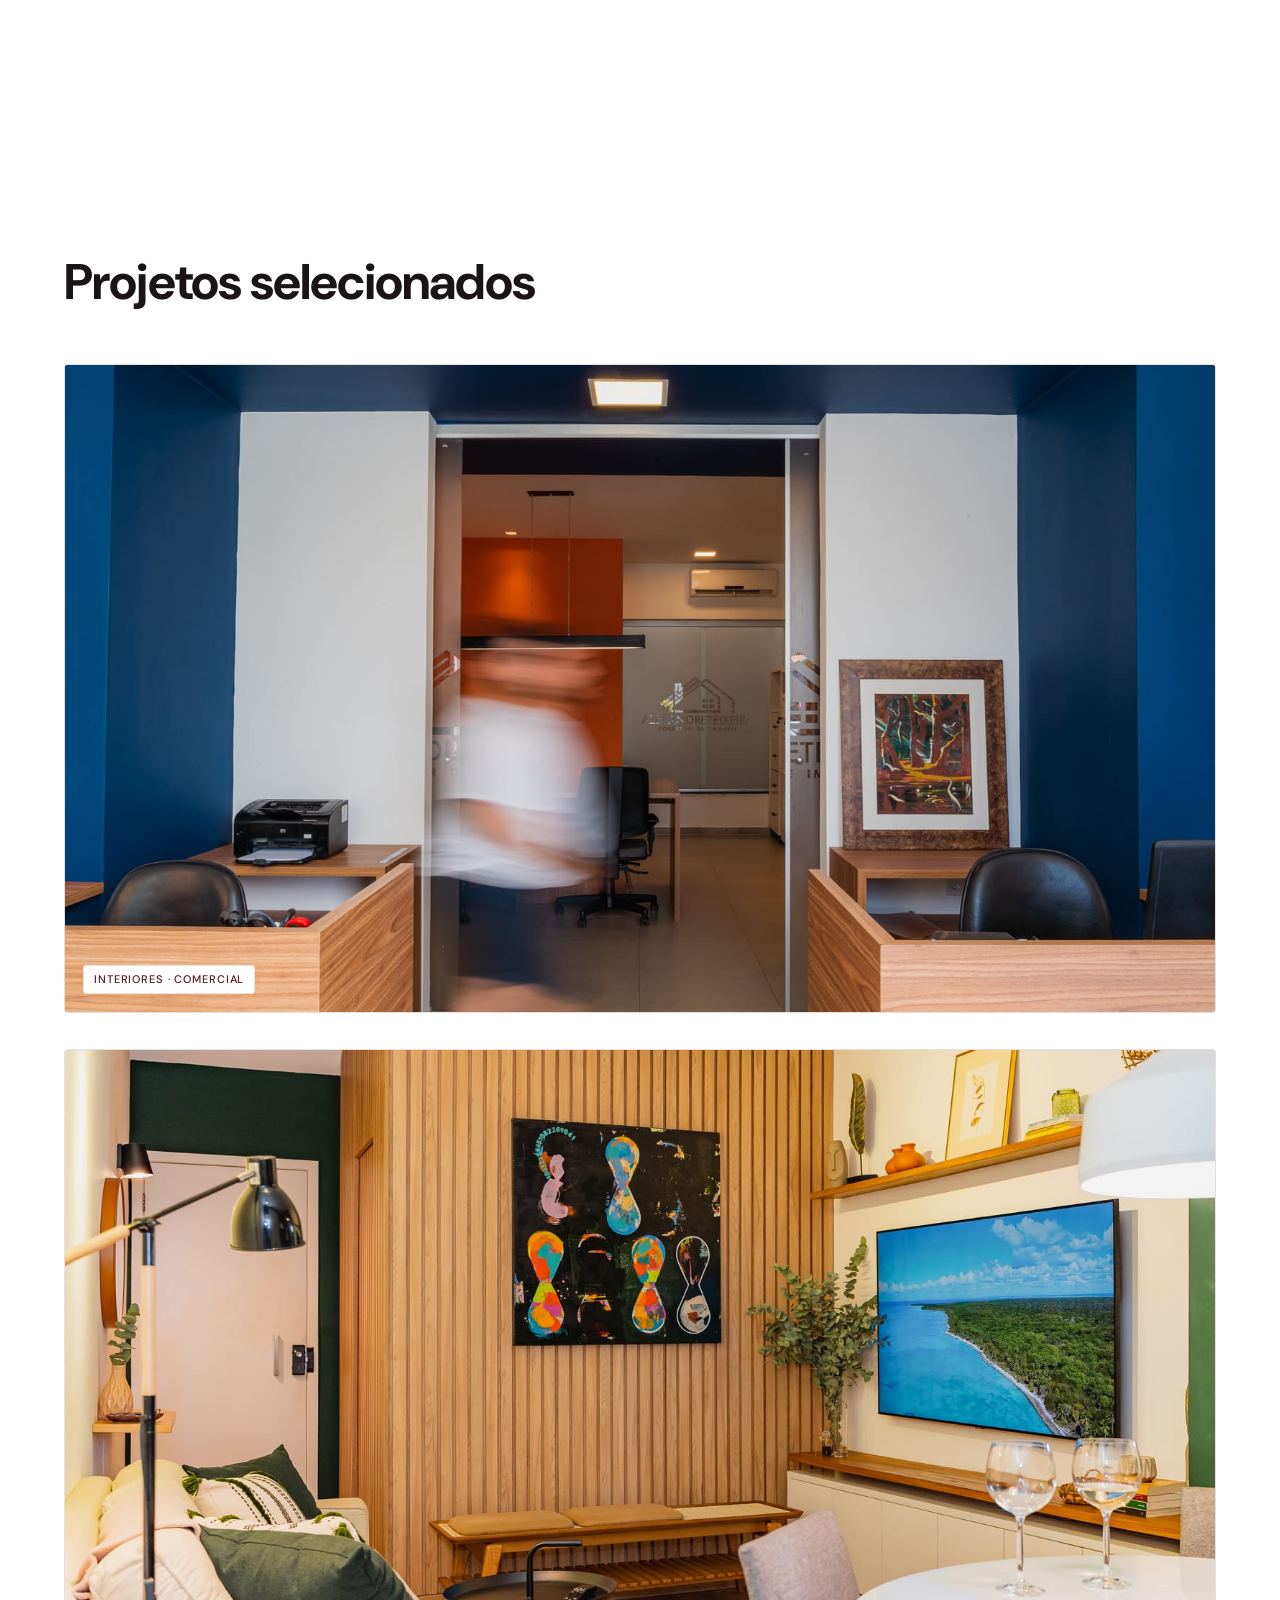
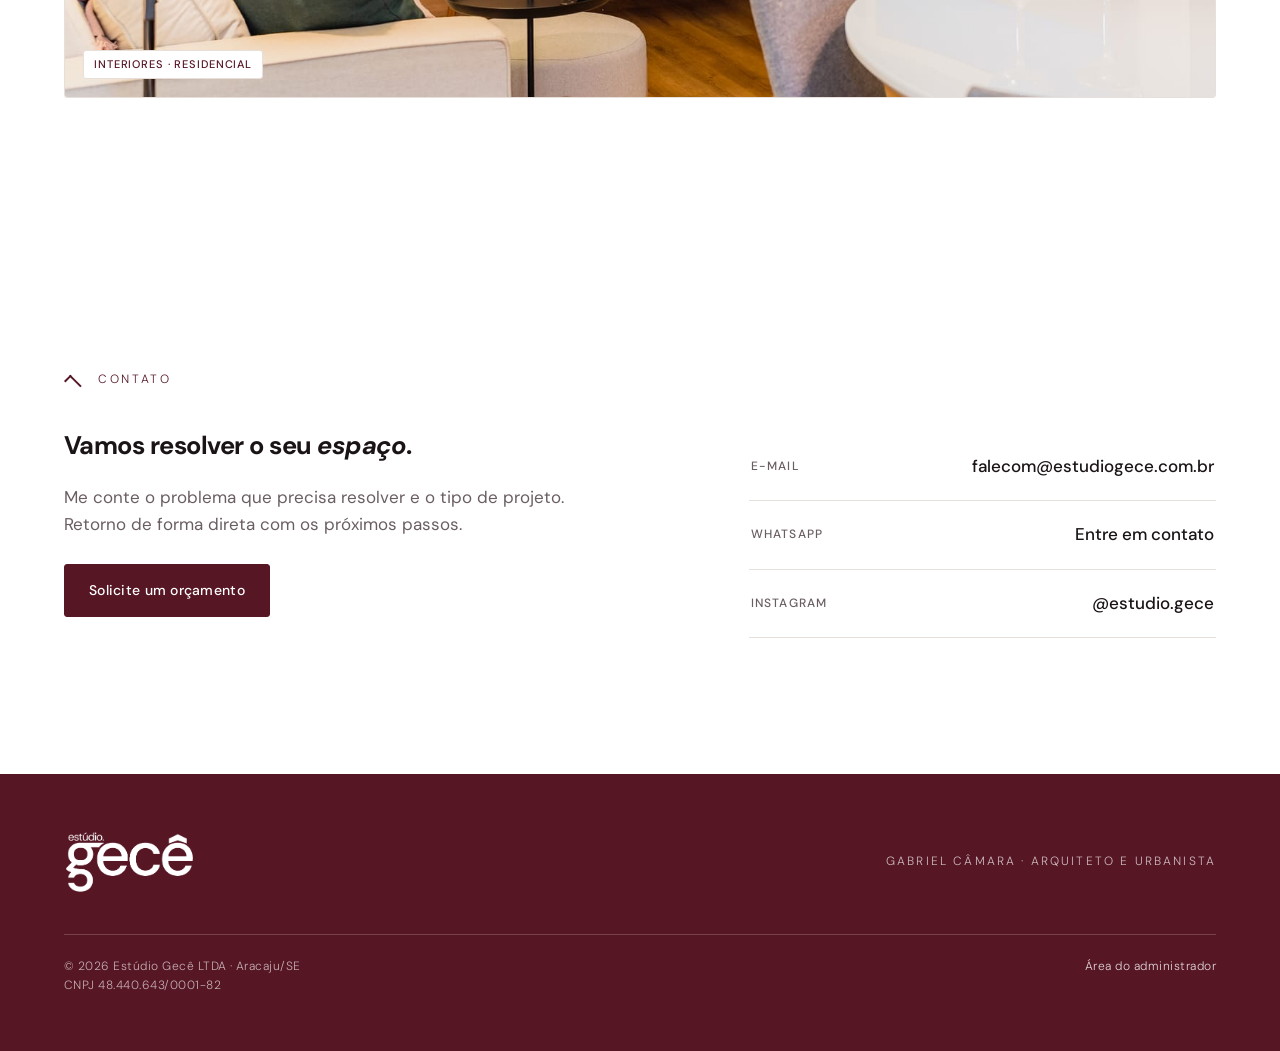
==== commit 00427de2: "feat: remove barra inferior dos projetos (nome só no hover) O nome já aparece no hover sobre a image" ====
--- a/index.html
+++ b/index.html
@@ -141,20 +141,12 @@
               <span class="card__tag">Interiores · Comercial</span>
               <span class="project-item__hovertitle">Escritório AT</span>
             </div>
-            <div class="project-item__label">
-              <h3>Escritório AT</h3>
-              <span class="project-item__go">Ver projeto →</span>
-            </div>
           </a>
           <a class="project-item" href="/projetos/vida-bela/">
             <div class="project-item__media">
               <img src="/assets/img/projetos/vida-bela/vb-25.jpg" alt="Apartamento Vida Bela — interiores residenciais em Aracaju pelo Estúdio Gecê" loading="lazy" />
               <span class="card__tag">Interiores · Residencial</span>
               <span class="project-item__hovertitle">Apartamento Vida Bela</span>
-            </div>
-            <div class="project-item__label">
-              <h3>Apartamento Vida Bela</h3>
-              <span class="project-item__go">Ver projeto →</span>
             </div>
           </a>
         </div>
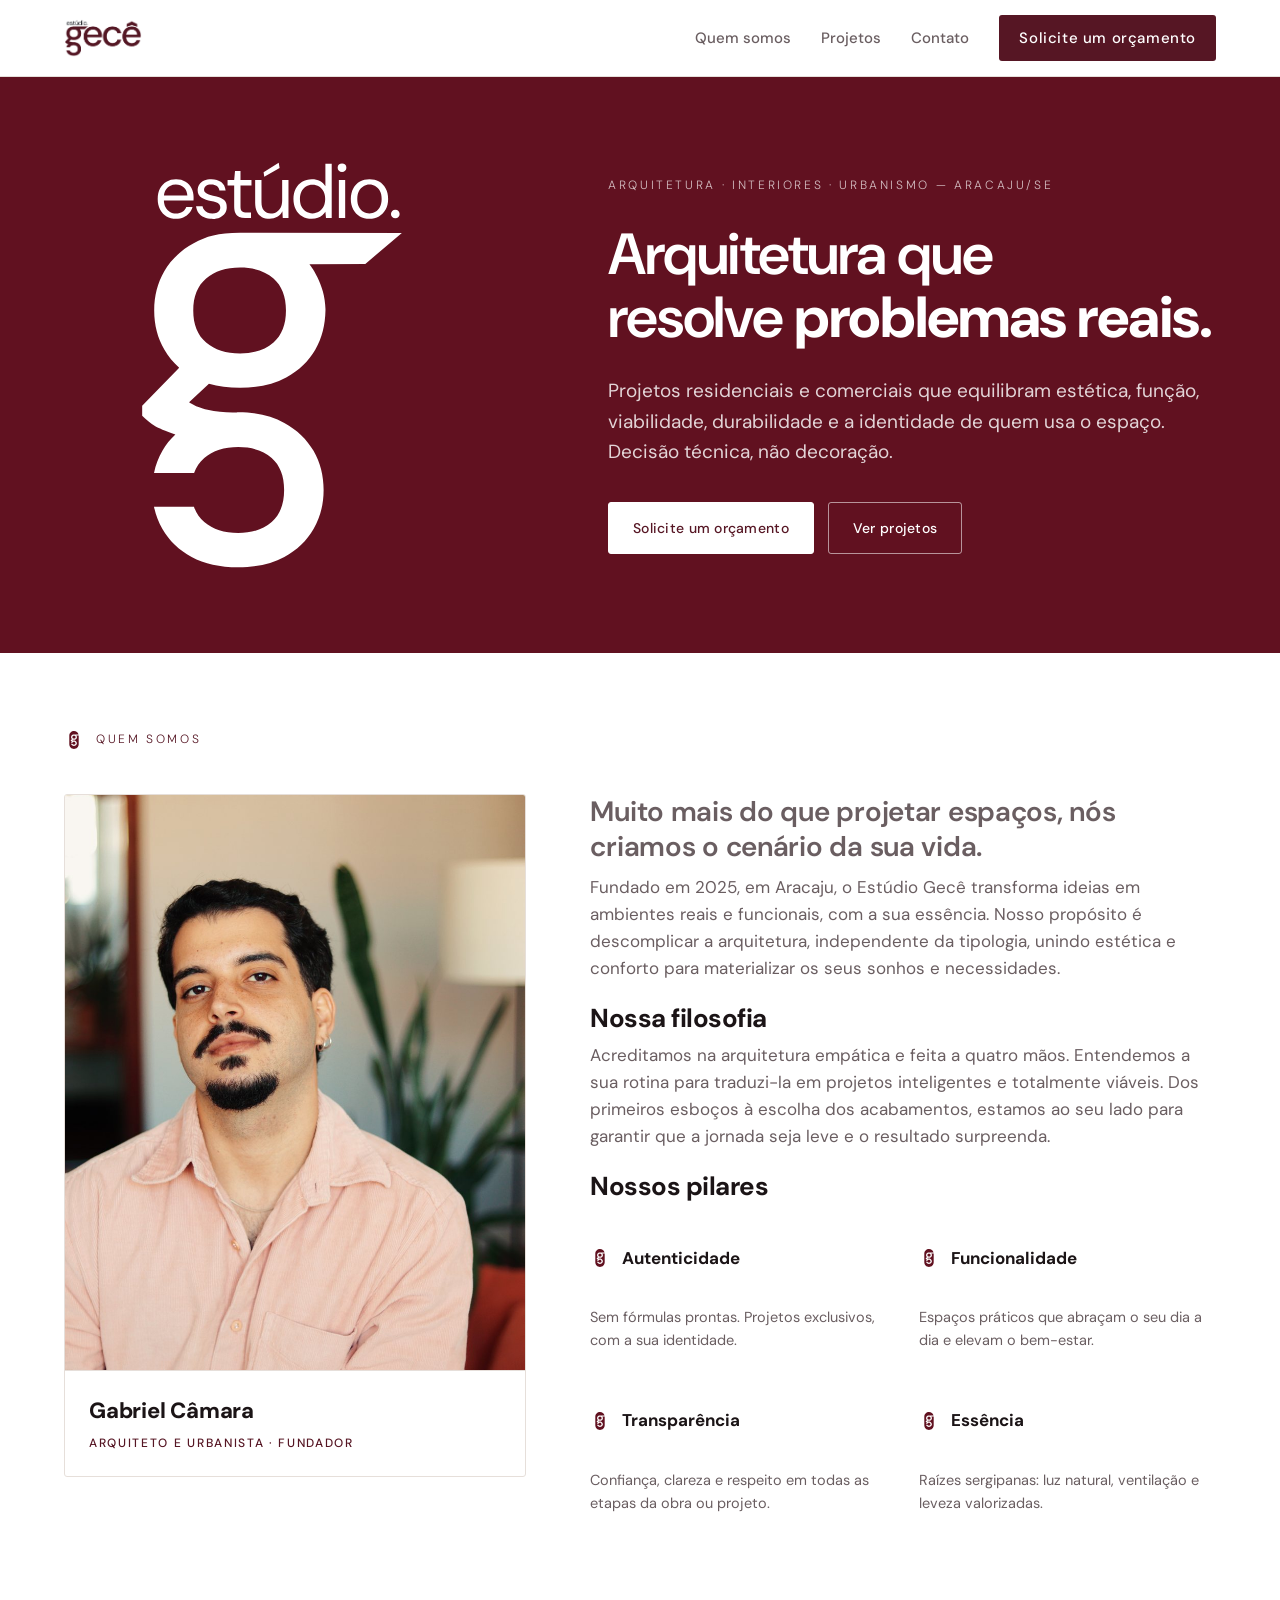
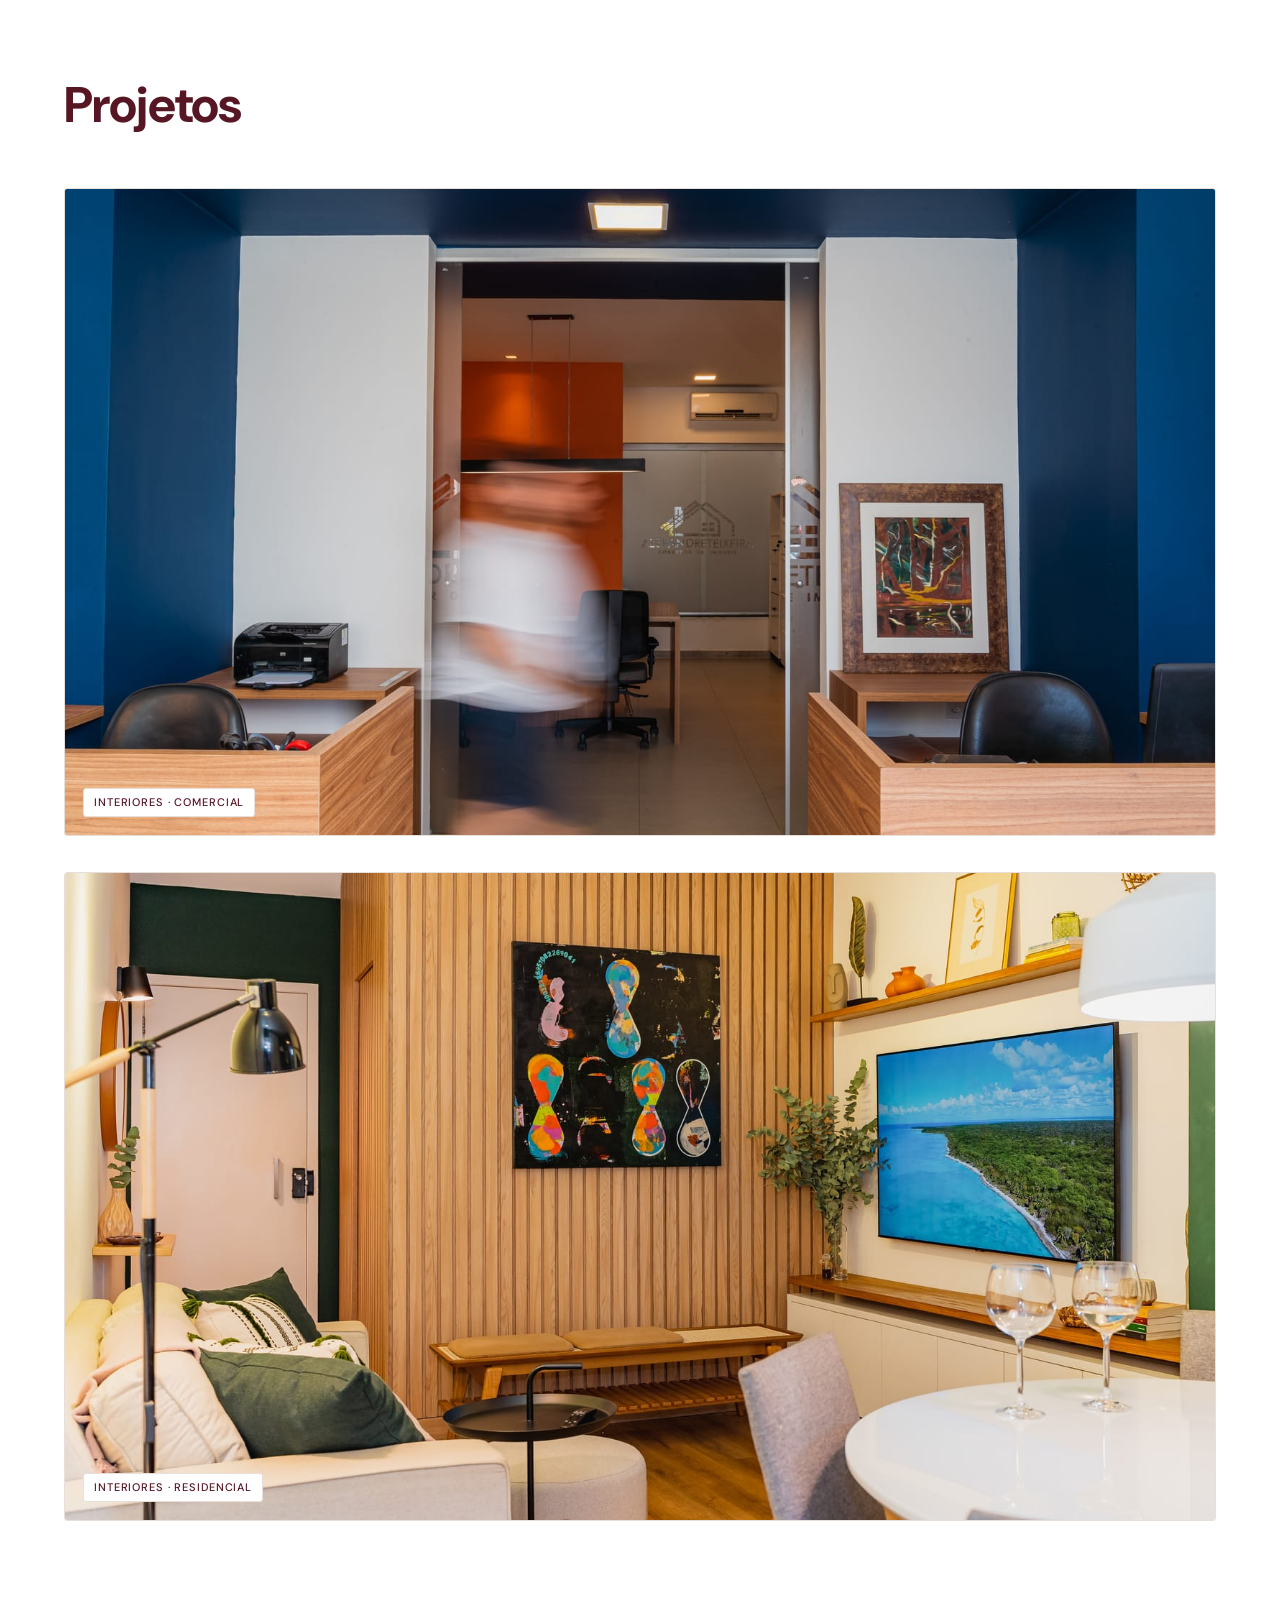
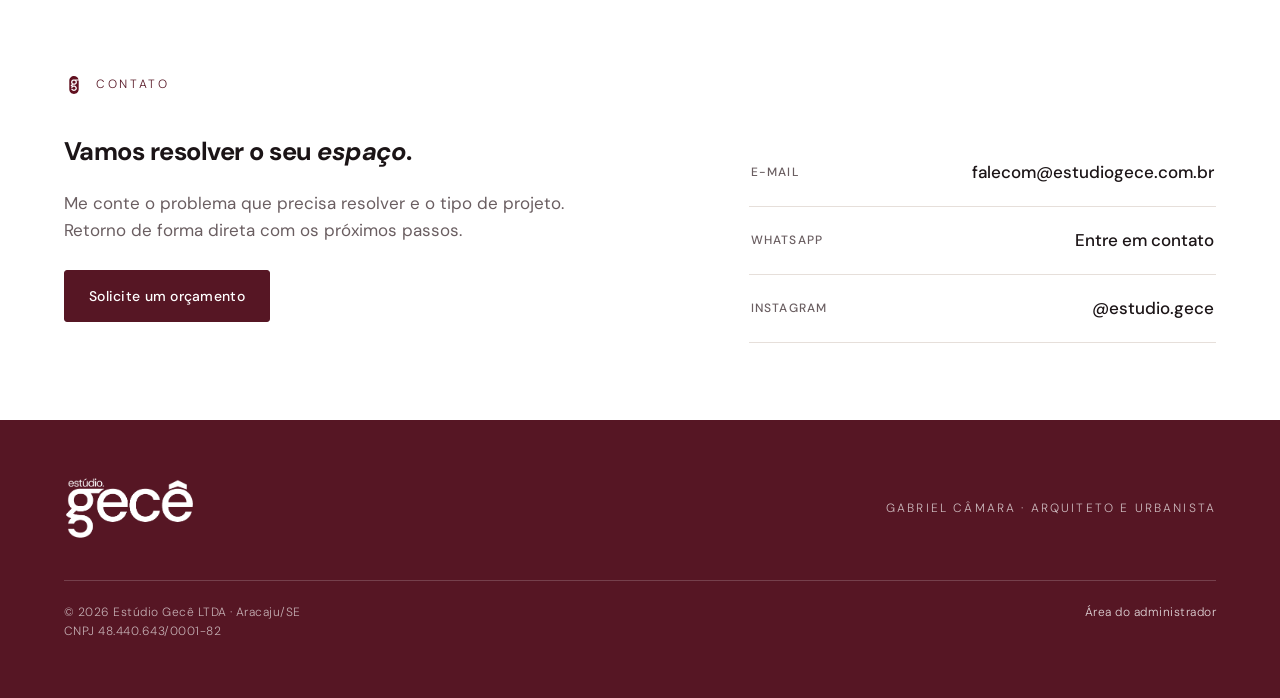
==== commit 5916db7e: "feat: título "Projetos" em bordô Troca "Projetos selecionados" por "Projetos" e aplica a cor bordô a" ====
--- a/index.html
+++ b/index.html
@@ -129,7 +129,7 @@
     <section id="projetos" class="block">
       <div class="wrap">
         <div class="projects__head reveal">
-          <h2>Projetos selecionados</h2>
+          <h2>Projetos</h2>
         </div>
 
         <!-- Um bloco por projeto. Para adicionar: duplique .project-item,
--- a/assets/css/styles.css
+++ b/assets/css/styles.css
@@ -52,7 +52,7 @@
 
 /* Layout */
 .wrap { width: 100%; max-width: var(--maxw); margin-inline: auto; padding-inline: var(--gutter); }
-.block { padding-block: clamp(72px, 11vw, 136px); }
+.block { padding-block: clamp(44px, 6vw, 84px); }
 
 /* Tipografia base */
 .eyebrow {
@@ -76,13 +76,10 @@
 /* Marcador "telhado" (circunflexo do ê) — assinatura arquitetônica */
 .gable {
   display: inline-block;
-  width: 16px; height: 9px;
-  border: 2px solid var(--bordo);
-  border-bottom: 0; border-right: 0;
-  transform: rotate(45deg);
-  transform-origin: bottom left;
-  margin-right: 18px;
-  position: relative; top: -3px;
+  width: 20px; height: 20px;
+  background: url("/assets/img/selo-fullcolor.svg") left center / contain no-repeat;
+  margin-right: 12px;
+  vertical-align: middle;
 }
 
 /* Header */
@@ -187,7 +184,7 @@
 
 /* Projetos */
 .projects__head { display: flex; justify-content: space-between; align-items: flex-end; flex-wrap: wrap; gap: 16px; }
-.projects__head h2 { font-size: clamp(28px, 4vw, 50px); }
+.projects__head h2 { font-size: clamp(28px, 4vw, 50px); color: var(--bordo); }
 .grid { margin-top: 48px; display: grid; grid-template-columns: repeat(3, 1fr); gap: clamp(16px, 2vw, 28px); }
 .card {
   display: block; text-decoration: none; color: inherit;
@@ -227,10 +224,11 @@
   transition: opacity .3s ease;
 }
 .project-item__hovertitle {
-  position: absolute; left: clamp(20px, 3vw, 34px); bottom: clamp(20px, 3vw, 30px); z-index: 2;
+  position: absolute; left: clamp(20px, 3vw, 40px); bottom: clamp(20px, 3vw, 34px); z-index: 2;
   color: #fff; font-family: var(--font-display); font-weight: 800;
-  font-size: clamp(24px, 3.2vw, 40px); line-height: 1.05; letter-spacing: -0.02em;
-  max-width: 80%; opacity: 0; transform: translateY(10px);
+  font-size: clamp(34px, 5.4vw, 68px); line-height: 0.98; letter-spacing: -0.01em;
+  text-transform: uppercase; text-align: left; width: min-content;
+  opacity: 0; transform: translateY(10px);
   transition: opacity .3s ease, transform .3s ease; pointer-events: none;
 }
 .project-item__media .card__tag { transition: opacity .3s ease; }
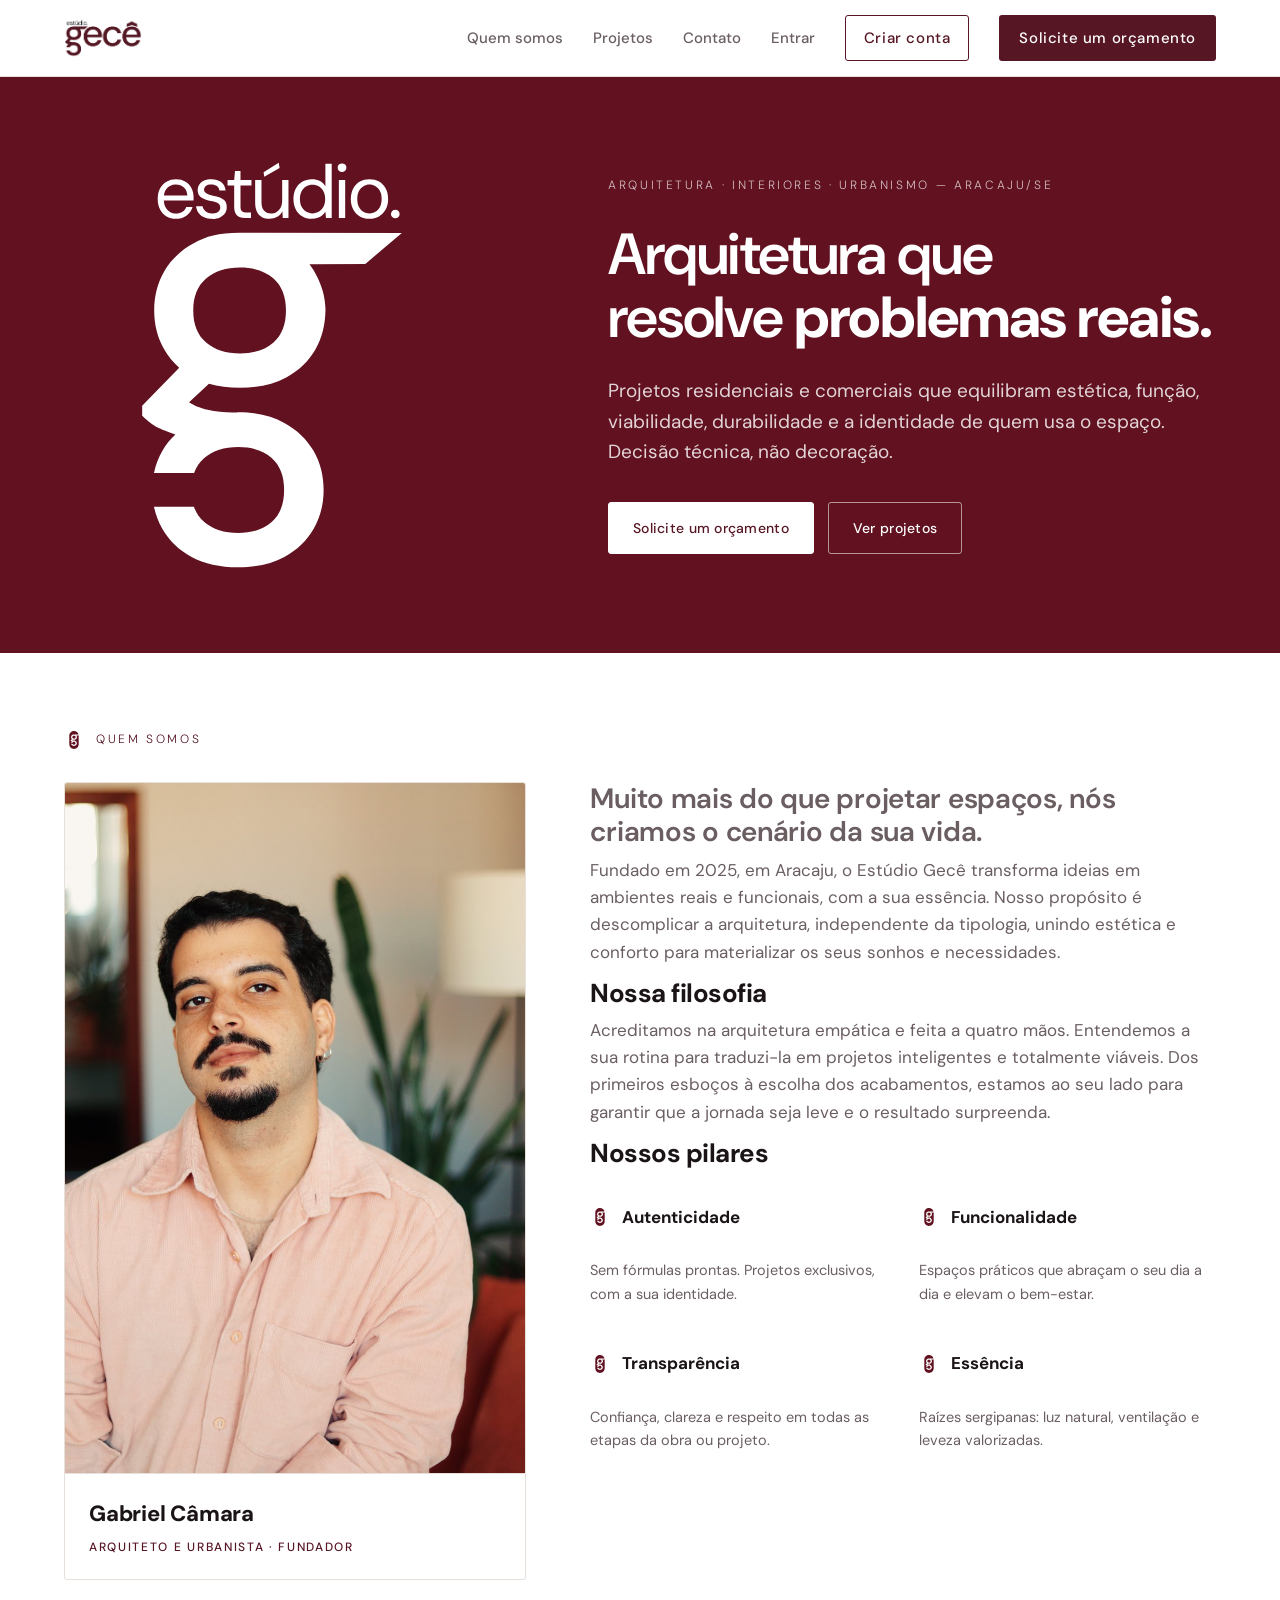
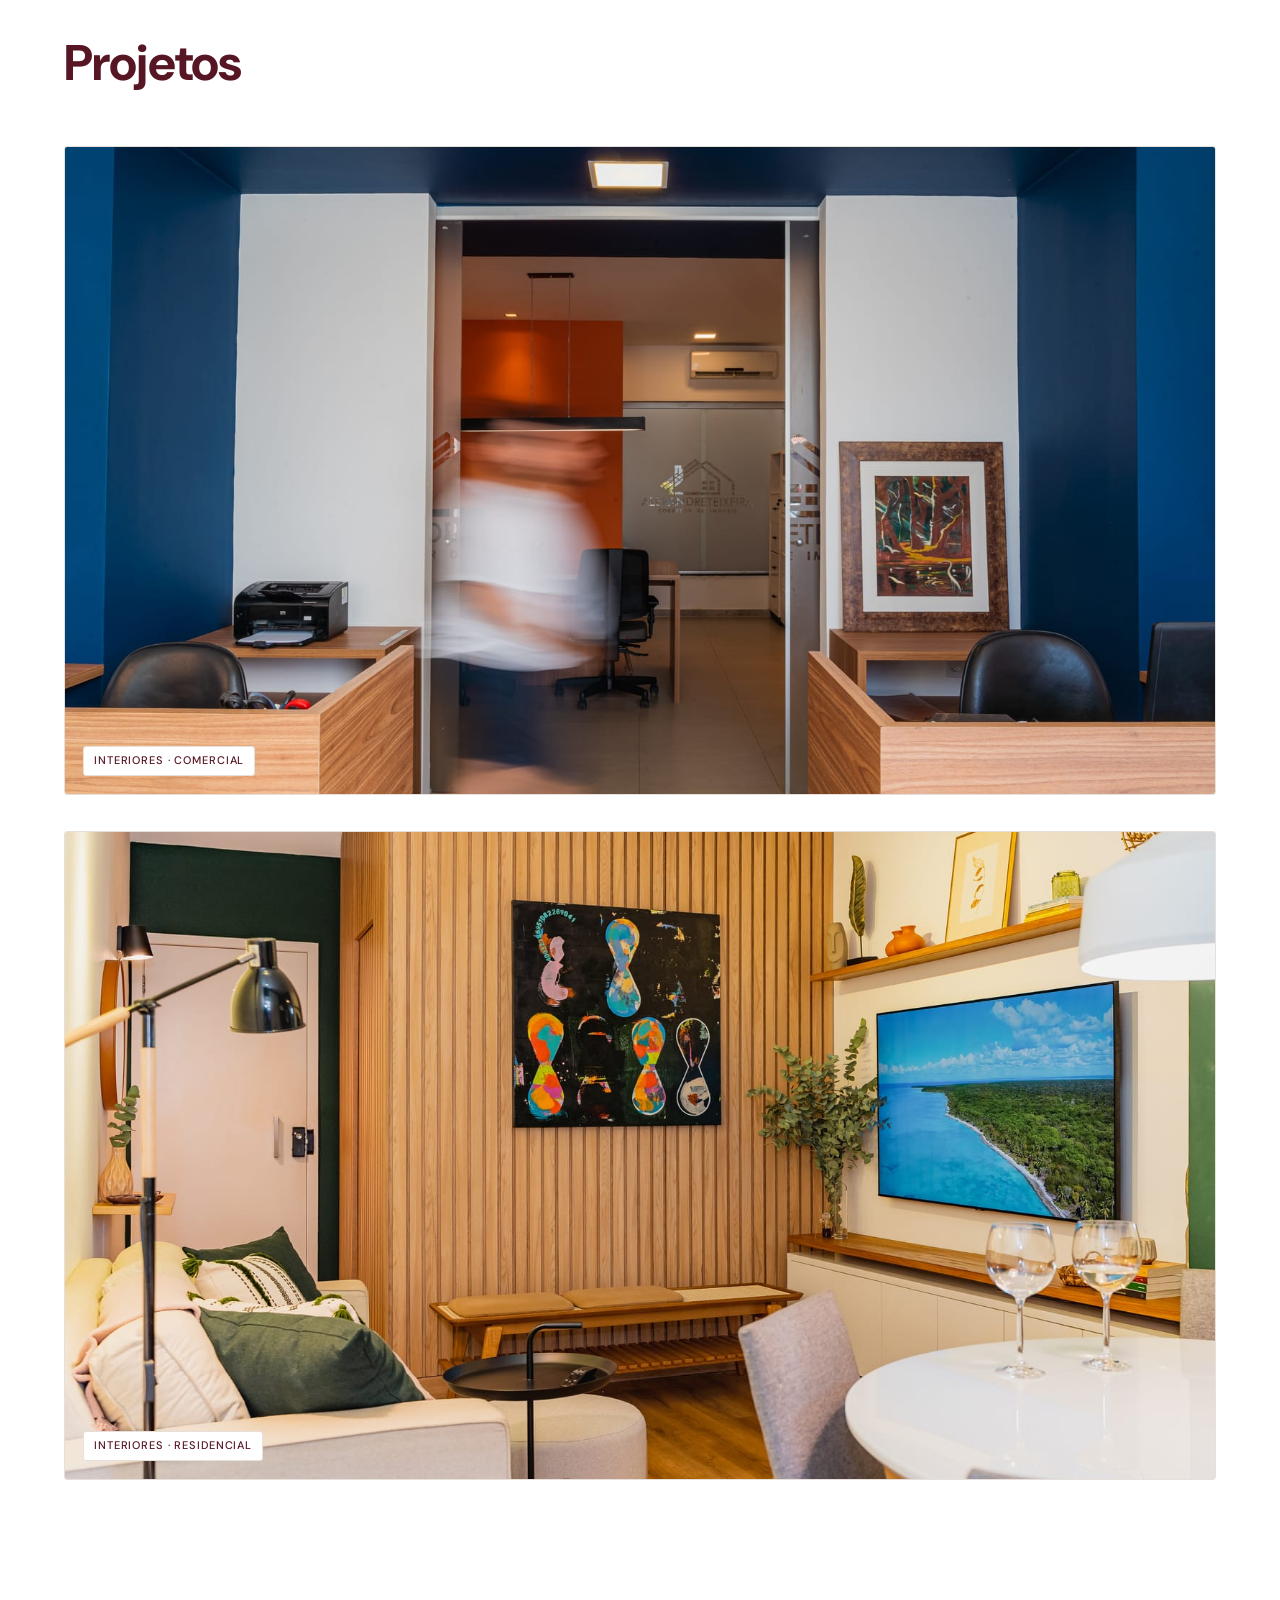
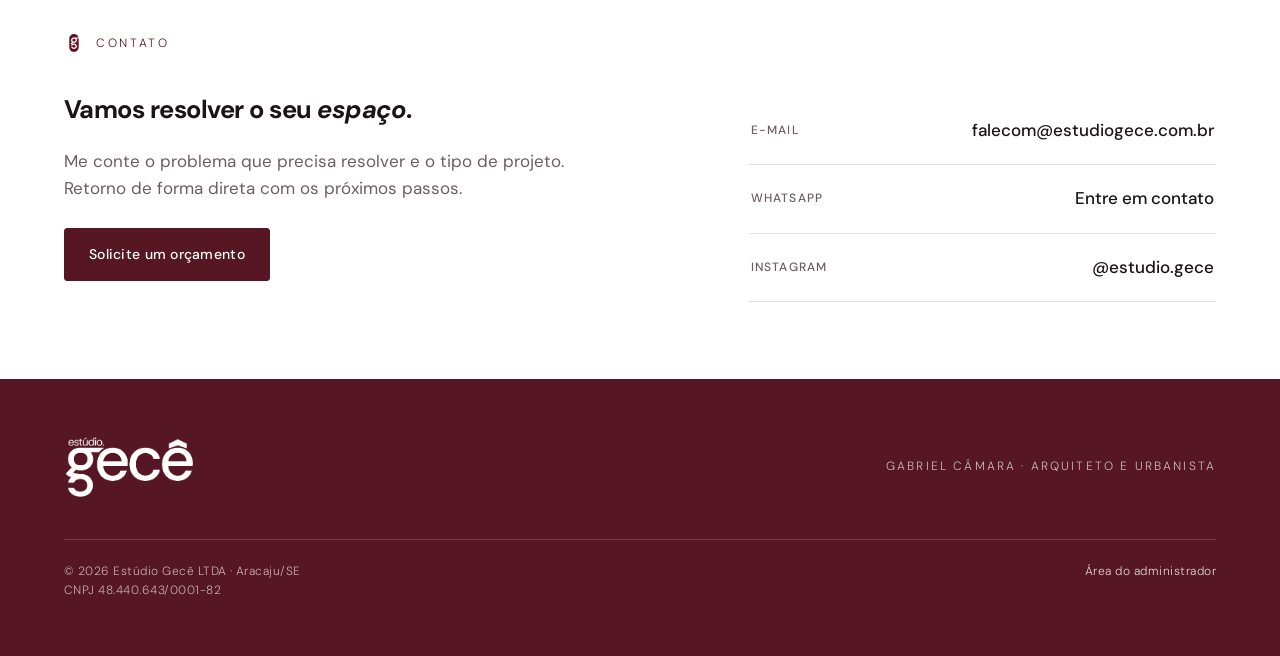
==== commit 3a5bee3e: "feat(home): botoes Entrar e Criar conta no cabecalho (acesso do cliente ao portal) Co-Authored-By: C" ====
--- a/index.html
+++ b/index.html
@@ -40,6 +40,8 @@
         <a href="#estudio">Quem somos</a>
         <a href="#projetos">Projetos</a>
         <a href="#contato">Contato</a>
+        <a href="/login/">Entrar</a>
+        <a class="nav__ghost" href="/registrar/">Criar conta</a>
         <a class="nav__cta" href="/orcamento/">Solicite um orçamento</a>
       </nav>
     </div>
--- a/assets/css/styles.css
+++ b/assets/css/styles.css
@@ -53,6 +53,8 @@
 /* Layout */
 .wrap { width: 100%; max-width: var(--maxw); margin-inline: auto; padding-inline: var(--gutter); }
 .block { padding-block: clamp(44px, 6vw, 84px); }
+#estudio { padding-bottom: clamp(20px, 2.5vw, 32px); }
+#projetos { padding-top: clamp(16px, 2vw, 28px); }
 
 /* Tipografia base */
 .eyebrow {
@@ -104,6 +106,15 @@
   transition: background .18s ease;
 }
 .nav__cta:hover { background: var(--bordo-deep); }
+.nav__ghost {
+  font-family: var(--font-label);
+  font-weight: 500;
+  font-size: 13px; letter-spacing: 0.04em;
+  border: 1px solid var(--bordo); color: var(--bordo) !important;
+  padding: 10px 18px; border-radius: var(--radius);
+  transition: background .18s ease, color .18s ease;
+}
+.nav__ghost:hover { background: var(--bordo); color: var(--white) !important; }
 .nav-toggle { display: none; }
 
 /* Hero — composição split da marca */
@@ -224,10 +235,11 @@
   transition: opacity .3s ease;
 }
 .project-item__hovertitle {
-  position: absolute; left: clamp(20px, 3vw, 40px); bottom: clamp(20px, 3vw, 34px); z-index: 2;
+  position: absolute; left: clamp(16px, 2.4vw, 32px); right: clamp(16px, 2.4vw, 32px);
+  bottom: clamp(14px, 2.2vw, 28px); z-index: 2;
   color: #fff; font-family: var(--font-display); font-weight: 800;
-  font-size: clamp(34px, 5.4vw, 68px); line-height: 0.98; letter-spacing: -0.01em;
-  text-transform: uppercase; text-align: left; width: min-content;
+  font-size: clamp(44px, 9.5vw, 128px); line-height: 0.9; letter-spacing: -0.02em;
+  text-transform: uppercase; text-align: left; width: auto;
   opacity: 0; transform: translateY(10px);
   transition: opacity .3s ease, transform .3s ease; pointer-events: none;
 }
@@ -297,7 +309,8 @@
     background: var(--white); border-bottom: 1px solid var(--line); padding: 8px var(--gutter) 20px;
   }
   .nav.is-open a { padding: 14px 0; border-bottom: 1px solid var(--line); }
-  .nav.is-open .nav__cta { margin-top: 12px; text-align: center; }
+  .nav.is-open .nav__ghost { margin-top: 12px; text-align: center; border-bottom: none; }
+  .nav.is-open .nav__cta { margin-top: 8px; text-align: center; }
   .nav-toggle { display: inline-flex; flex-direction: column; gap: 5px; background: none; border: 0; cursor: pointer; padding: 8px; }
   .nav-toggle span { width: 24px; height: 2px; background: var(--bordo); display: block; }
   .services__list { grid-template-columns: 1fr; }
@@ -305,18 +318,18 @@
 }
 
 /* ========== QUEM SOMOS / FUNDADOR ========== */
-.about__grid { display: grid; grid-template-columns: 0.85fr 1.15fr; gap: clamp(28px, 5vw, 72px); margin-top: 44px; align-items: start; }
-.founder { border: 1px solid var(--line); border-radius: var(--radius); overflow: hidden; background: var(--white); }
-.founder__photo { width: 100%; aspect-ratio: 4/5; object-fit: cover; object-position: center 20%; display: block; }
+.about__grid { display: grid; grid-template-columns: 0.85fr 1.15fr; gap: clamp(28px, 5vw, 72px); margin-top: 32px; align-items: stretch; }
+.founder { display: flex; flex-direction: column; border: 1px solid var(--line); border-radius: var(--radius); overflow: hidden; background: var(--white); }
+.founder__photo { width: 100%; flex: 1 1 auto; min-height: 0; aspect-ratio: auto; object-fit: cover; object-position: center 8%; display: block; }
 .founder__id { padding: 22px 24px; border-top: 1px solid var(--line); }
 .founder__name { font-family: var(--font-display); font-weight: 800; font-size: 22px; letter-spacing: -0.01em; }
 .founder__role { font-family: var(--font-label); font-weight: 500; font-size: 12px; letter-spacing: 0.14em; text-transform: uppercase; color: var(--bordo); margin-top: 6px; }
 .about__text h3 { font-size: clamp(20px, 2.4vw, 26px); margin-bottom: 10px; }
-.about__text h3:not(:first-child) { margin-top: 22px; }
-.about__lead { font-family: var(--font-display); font-weight: 600; font-size: clamp(20px, 2.6vw, 28px); line-height: 1.25; letter-spacing: -0.01em; margin-bottom: 12px; }
-.about__text p { color: var(--ink-soft); margin: 0 0 10px; }
-.pillars { margin-top: 22px; display: grid; grid-template-columns: repeat(2, 1fr); gap: 22px 32px; }
-.pillar__top { display: flex; align-items: center; margin-bottom: 12px; }
+.about__text h3:not(:first-child) { margin-top: 14px; }
+.about__lead { font-family: var(--font-display); font-weight: 600; font-size: clamp(20px, 2.6vw, 28px); line-height: 1.2; letter-spacing: -0.01em; margin-bottom: 10px; }
+.about__text p { color: var(--ink-soft); margin: 0 0 8px; }
+.pillars { margin-top: 14px; display: grid; grid-template-columns: repeat(2, 1fr); gap: 14px 32px; }
+.pillar__top { display: flex; align-items: center; margin-bottom: 6px; }
 .pillar h4 { font-family: var(--font-display); font-weight: 700; font-size: 17px; }
 .pillar p { color: var(--ink-soft); font-size: 14.5px; }
 
@@ -383,6 +396,7 @@
 @media (max-width: 940px) {
   .about__grid { grid-template-columns: 1fr; }
   .founder { max-width: 360px; }
+  .founder__photo { flex: none; aspect-ratio: 4/5; }
   .pillars { grid-template-columns: repeat(2, 1fr); }
 }
 @media (max-width: 680px) {
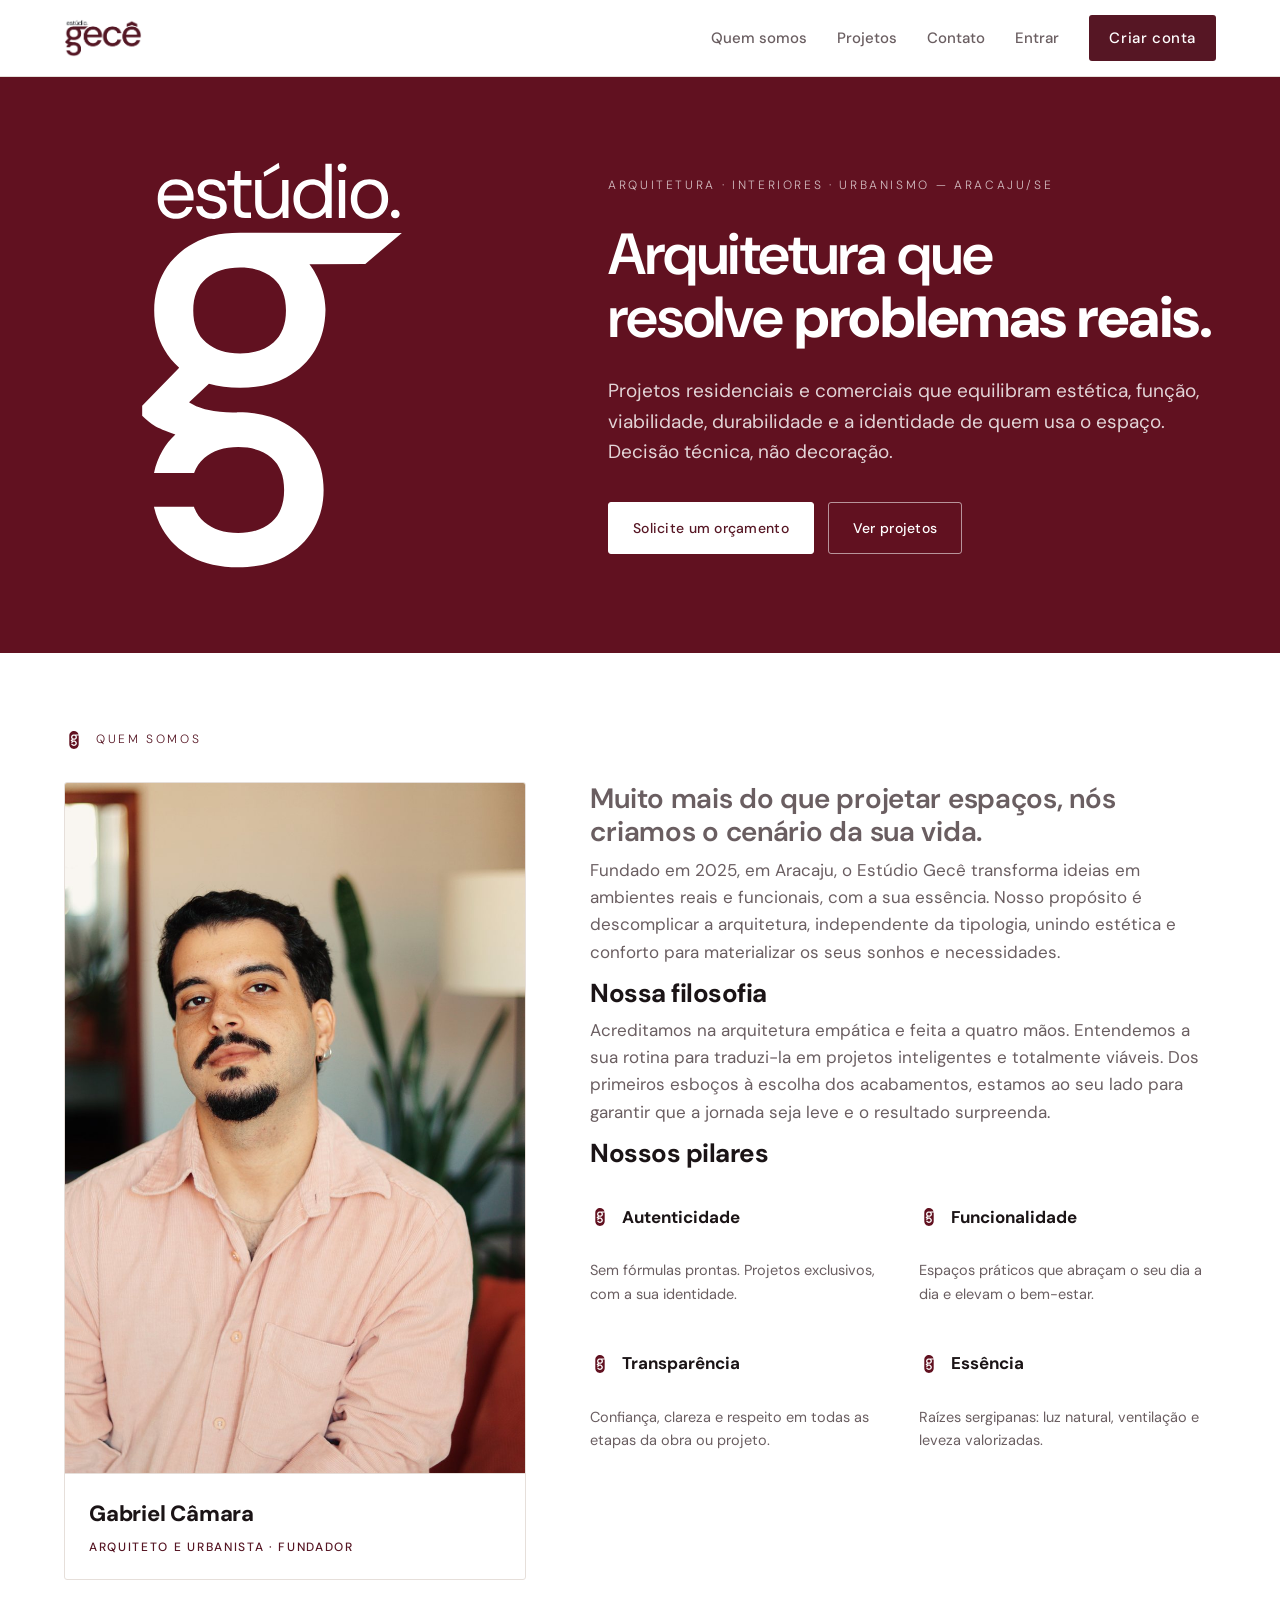
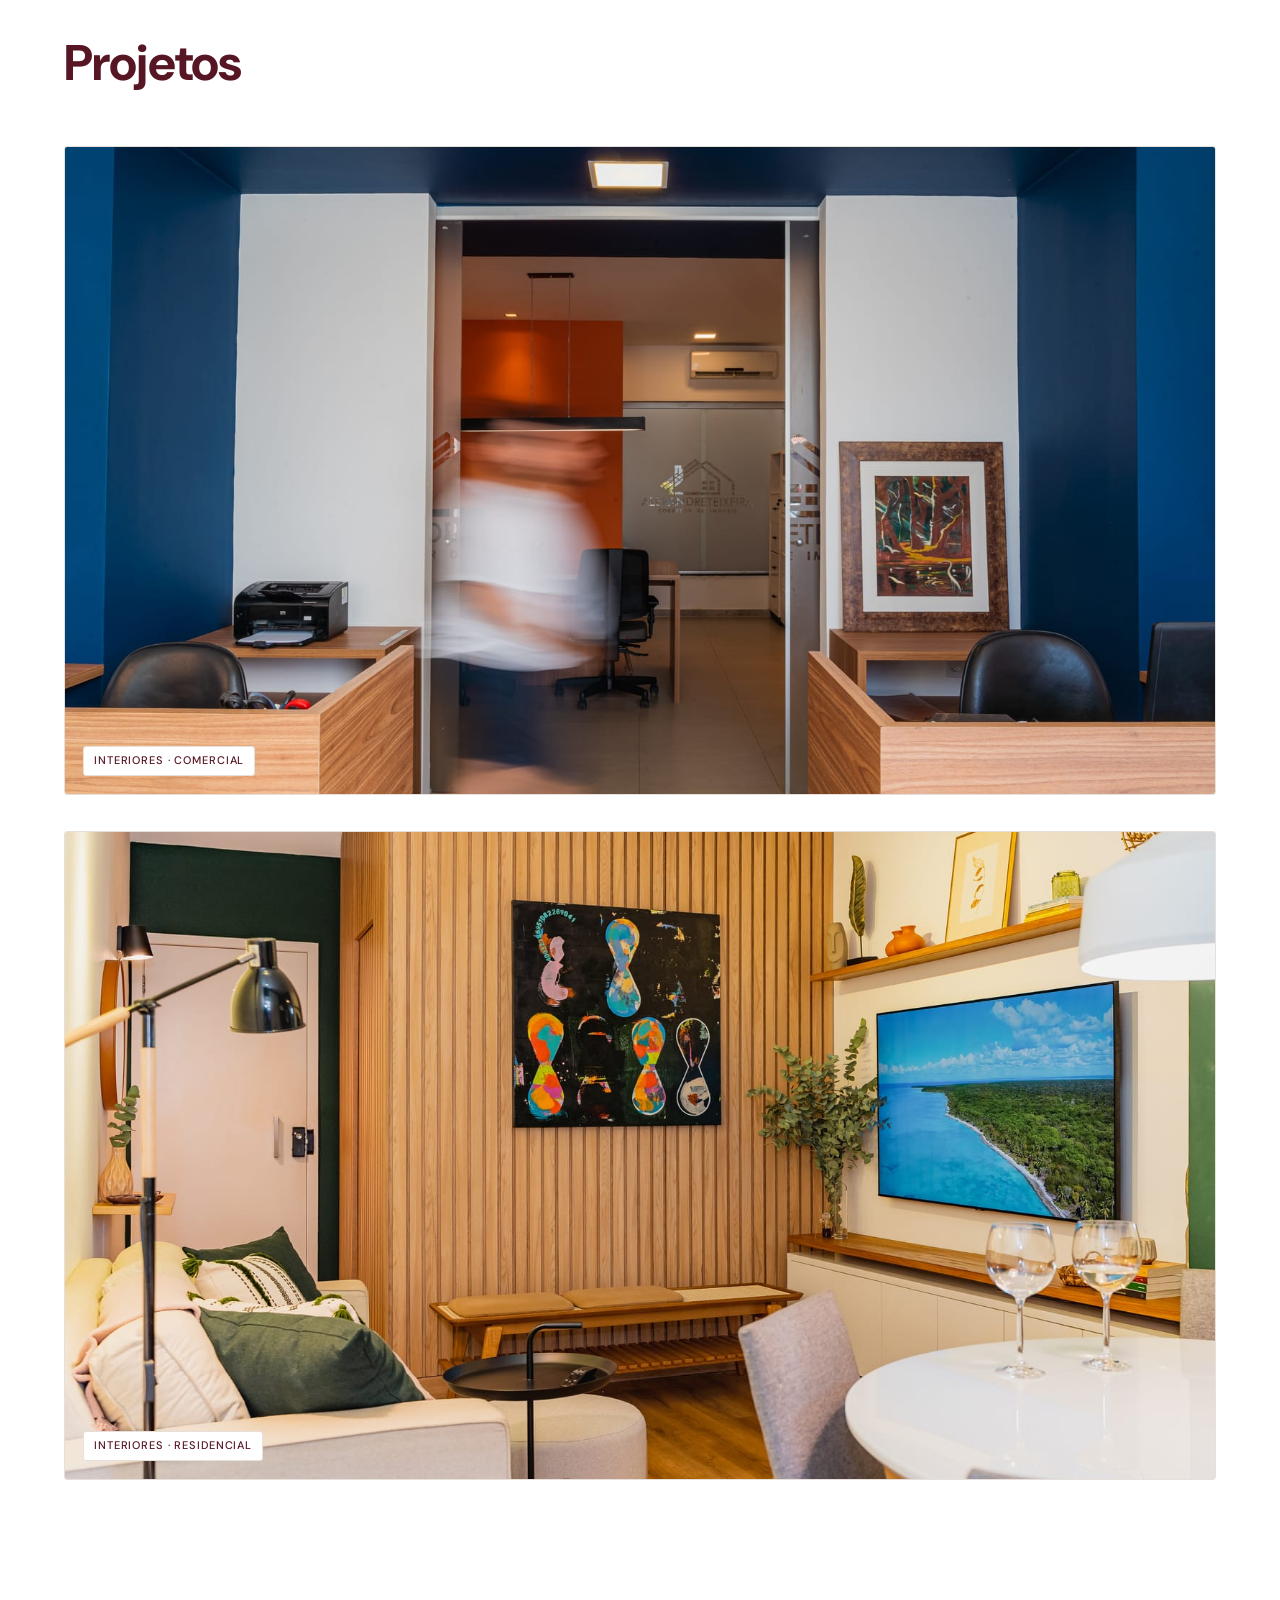
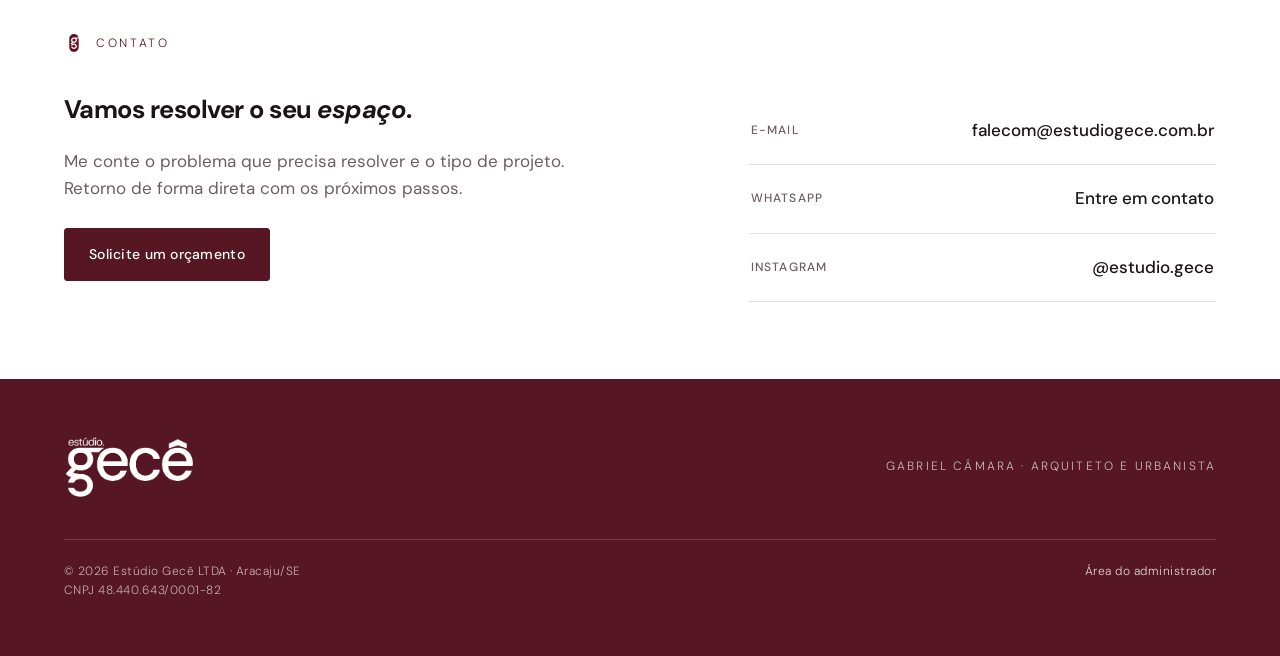
==== commit 1a2402cd: "home: remove 'Solicite um orcamento' do cabecalho; 'Criar conta' vira CTA principal Co-Authored-By: " ====
--- a/index.html
+++ b/index.html
@@ -41,8 +41,7 @@
         <a href="#projetos">Projetos</a>
         <a href="#contato">Contato</a>
         <a href="/login/">Entrar</a>
-        <a class="nav__ghost" href="/registrar/">Criar conta</a>
-        <a class="nav__cta" href="/orcamento/">Solicite um orçamento</a>
+        <a class="nav__cta" href="/registrar/">Criar conta</a>
       </nav>
     </div>
   </header>
